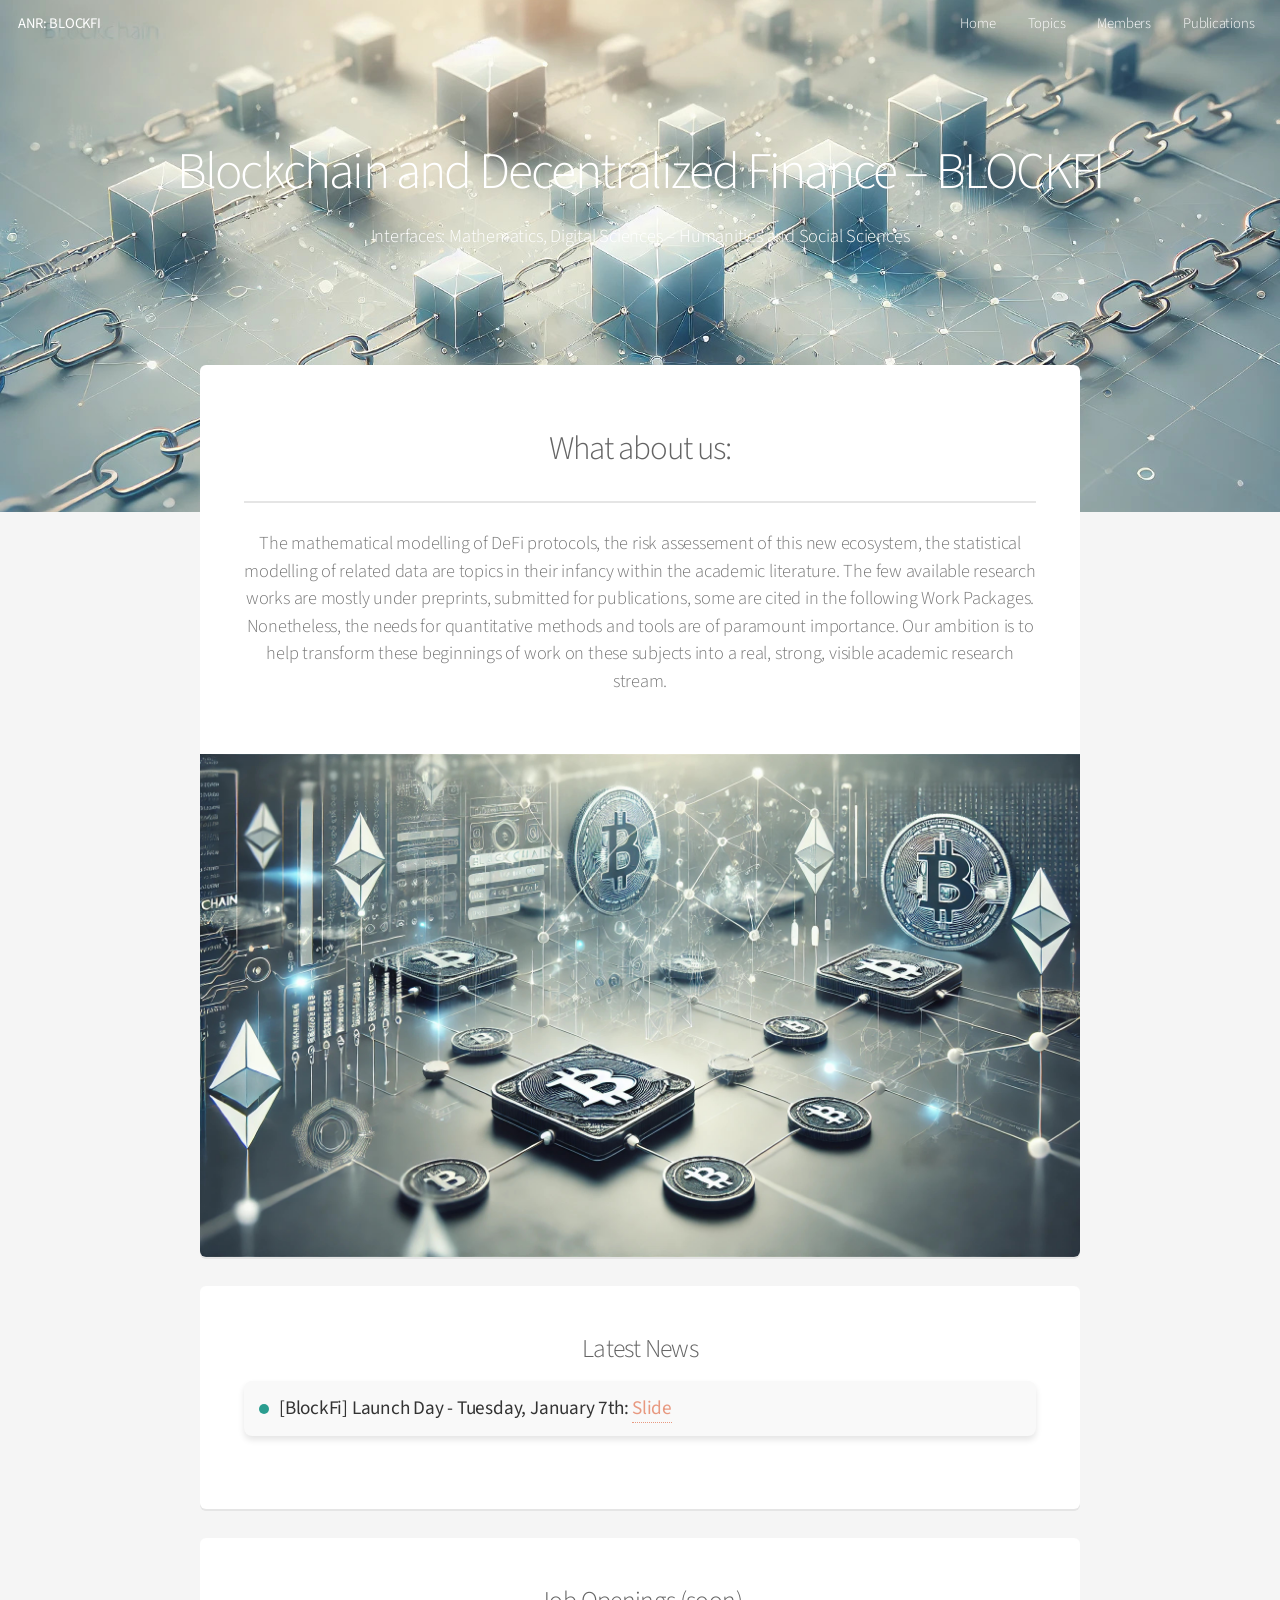
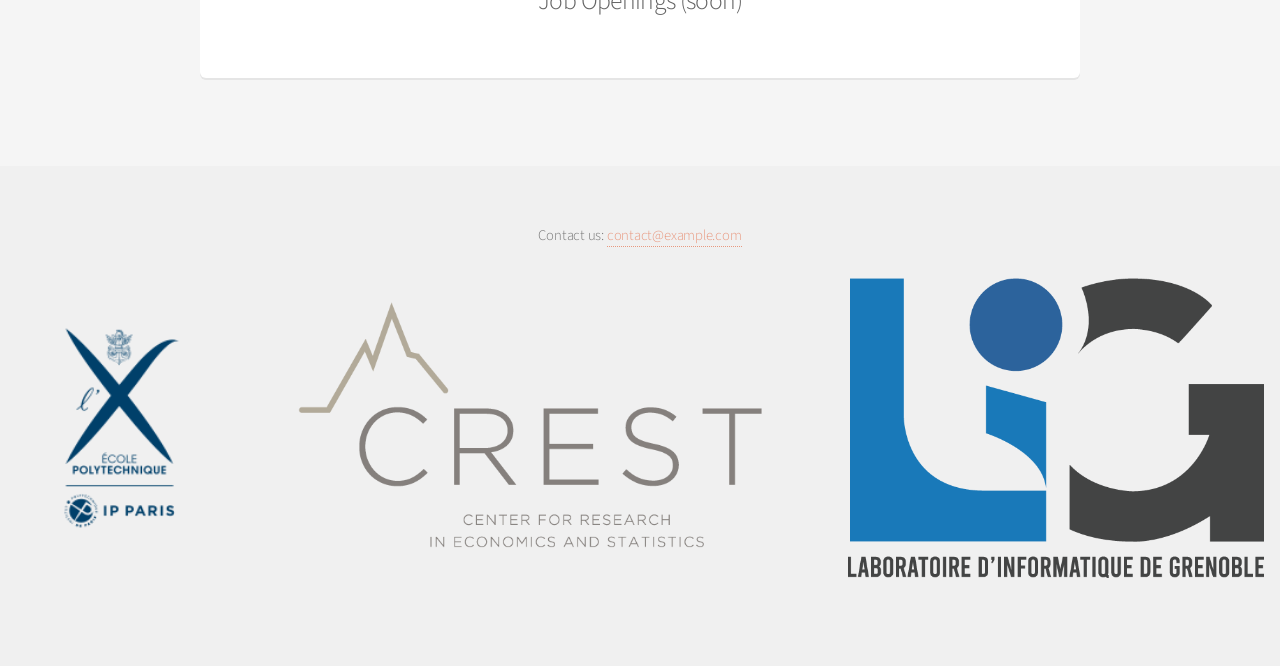
==== index.html @ 7a664d2b "add existing files" ====
<!DOCTYPE HTML>

<html>
	<head>
		<title>ANR BLOCKFI</title>
		<meta charset="utf-8" />
		<meta name="viewport" content="width=device-width, initial-scale=1, user-scalable=no" />
		<link rel="stylesheet" href="assets/css/main.css" />
	</head>
	<body class="landing is-preload">
		<div id="page-wrapper">

			<!-- Header -->
			<header id="header" class="alt">
				<h1><a href="index.html">ANR: BLOCKFI</a></h1>
				<nav id="nav">
					<ul>
						<li><a href="index.html">Home</a></li>
						<li><a href="Topics.html">Topics</a></li>
						<li><a href="Members.html">Members</a></li>
						<li><a href="Publications.html">Publications</a></li>
						
						
					</ul>
				</nav>
			</header>
			

			<!-- Banner -->
				<section id="banner">
					<h2>Blockchain and Decentralized Finance – BLOCKFI</h2>
					<p>Interfaces: Mathematics, Digital Sciences – Humanities and Social Sciences</p>
				</section>

			<!-- Main -->
				<section id="main" class="container">

					<section class="box special">
						<header class="major">
							<h2>What about us:</h2>
							<p>The mathematical modelling of DeFi protocols, the risk assessement of this new ecosystem, the statistical
								modelling of related data are topics in their infancy within the academic literature. The few available
								research works are mostly under preprints, submitted for publications, some are cited in the following
								Work Packages. Nonetheless, the needs for quantitative methods and tools are of paramount importance.
								Our ambition is to help transform these beginnings of work on these subjects into a real, strong, visible
								academic research stream.					</header>
						<span class="image featured"><img src="images/pic01.jpg" alt="" /></span>
					</section>

					<section class="box special news">
						<div class="news-content">
							<h3>Latest News</h3>
							<ul class="news-list">
								<li>
									<div class="event-indicator">
										<span class="point"></span> <!-- Point pour l'événement -->
										<strong>[BlockFi] Launch Day - Tuesday, January 7th: 
											<a href="Slide_Kick_off.html" class="slide-button">Slide</a> <!-- Bouton "Slide" -->
										</strong>
									</div>
								</li>
								<!-- Vous pouvez ajouter d'autres actualités ici -->
							</ul>
						</div>
					</section>

					<section class="box special news">
						<div class="news-content">
							<h3>Job Openings (soon)</h3>
							<!--<ul class="news-list">
								<li>
									<div class="event-indicator">
										<span class="point"></span> 
										<strong>[BlockFi] Journée de lancement - mardi 7 janvier: 
											<a href="Slide_journée_de_lancement.html" class="slide-button">Slide</a> 
										</strong>
									</div>
								</li>
							 c'est un exemple-->
								<!-- Vous pouvez ajouter d'autres actualités ici -->
							</ul>
						</div>
					</section>
					
					
					
					
					
	

				</section>



			<!-- Footer -->
			<footer id="footer">
				<div class="contact-info">
					<p>Contact us: <a href="emmanuel.gobet@polytechnique.edu">contact@example.com</a></p>
				</div>
				<div class="logo-container">
					<img src="images/logoX.png" alt="Logo 1" class="footer-logo">
					<img src="images/logoCrest.png" alt="Logo 2" class="footer-logo">
					<img src="images/logoGren.png" alt="Logo 3" class="footer-logo">
				</div>
				
			</footer>
			
			

		</div>

		<!-- Scripts -->
			<script src="assets/js/jquery.min.js"></script>
			<script src="assets/js/jquery.dropotron.min.js"></script>
			<script src="assets/js/jquery.scrollex.min.js"></script>
			<script src="assets/js/browser.min.js"></script>
			<script src="assets/js/breakpoints.min.js"></script>
			<script src="assets/js/util.js"></script>
			<script src="assets/js/main.js"></script>

	</body>
</html>
---- assets/css/main.css ----
@import url("fontawesome-all.min.css");
@import url("https://fonts.googleapis.com/css?family=Source+Sans+Pro:300,400,300italic,400italic");

/*
	Alpha by HTML5 UP
	html5up.net | @ajlkn
	Free for personal and commercial use under the CCA 3.0 license (html5up.net/license)
*/

/* Reset */

/* Based on meyerweb.com/eric/tools/css/reset (v2.0 | 20110126 | License: public domain) */







#footer .logo-container {
    display: flex;
    justify-content: center;
    gap: 40px; /* Espacement augmenté entre les logos */
    margin-top: 20px;
}


.news-list {
    list-style-type: none;
    padding-left: 0;
}

.news-list li {
    background-color: #f9f9f9;
    padding: 15px;
    margin-bottom: 10px;
    border-radius: 8px;
    box-shadow: 0 4px 6px rgba(0, 0, 0, 0.1);
    display: flex;
    align-items: center;
}

.event-indicator {
    display: flex; /* Utiliser flexbox pour aligner le point et le texte */
    align-items: center; /* Aligner verticalement le point et le texte */
}

.point {
    width: 10px;
    height: 10px;
    background-color: #2a9d8f;
    border-radius: 50%; /* Point rond */
    margin-right: 10px; /* Espacement entre le point et le texte */
}

.news-list li strong {
    font-size: 1.2rem;
    color: #333;
}

.slide-link {
    color: #888; /* Couleur grise pour le lien */
    text-decoration: none; /* Supprime le soulignement par défaut */
    font-size: 1rem;
    margin-left: 10px;
    transition: color 0.3s ease;
}

.slide-link:hover {
    color: #555; /* Change la couleur au survol pour un effet visuel */
}




#footer .footer-logo {
    width: 300x; /* Taille augmentée pour les logos */
    height: 300px; /* Taille augmentée pour les logos */
    object-fit: contain; /* Maintient les proportions sans déformation */
}
	html, body, div, span, applet, object,
	iframe, h1, h2, h3, h4, h5, h6, p, blockquote,
	pre, a, abbr, acronym, address, big, cite,
	code, del, dfn, em, img, ins, kbd, q, s, samp,
	small, strike, strong, sub, sup, tt, var, b,
	u, i, center, dl, dt, dd, ol, ul, li, fieldset,
	form, label, legend, table, caption, tbody,
	tfoot, thead, tr, th, td, article, aside,
	canvas, details, embed, figure, figcaption,
	footer, header, hgroup, menu, nav, output, ruby,
	section, summary, time, mark, audio, video {
		margin: 0;
		padding: 0;
		border: 0;
		font-size: 100%;
		font: inherit;
		vertical-align: baseline;
	}

	article, aside, details, figcaption, figure,
	footer, header, hgroup, menu, nav, section {
		display: block;
	}

	body {
		line-height: 1;
	}

	ol, ul {
		list-style: none;
	}

	blockquote, q {
		quotes: none;
	}

		blockquote:before, blockquote:after, q:before, q:after {
			content: '';
			content: none;
		}

	table {
		border-collapse: collapse;
		border-spacing: 0;
	}

	body {
		-webkit-text-size-adjust: none;
	}

	mark {
		background-color: transparent;
		color: inherit;
	}

	input::-moz-focus-inner {
		border: 0;
		padding: 0;
	}

	input, select, textarea {
		-moz-appearance: none;
		-webkit-appearance: none;
		-ms-appearance: none;
		appearance: none;
	}

/* Basic */

	@-ms-viewport {
		width: device-width;
	}

	body {
		-ms-overflow-style: scrollbar;
	}

	@media screen and (max-width: 480px) {

		html, body {
			min-width: 320px;
		}

	}

	html {
		box-sizing: border-box;
	}

	*, *:before, *:after {
		box-sizing: inherit;
	}

	body {
		background: #f5f5f5;
	}

	body, input, select, textarea {
		color: #777;
		font-family: "Source Sans Pro", sans-serif;
		font-size: 16pt;
		font-weight: 300;
		line-height: 1.65em;
		letter-spacing: -0.015em;
	}

	a {
		-moz-transition: color 0.2s ease-in-out, border-bottom-color 0.2s ease-in-out;
		-webkit-transition: color 0.2s ease-in-out, border-bottom-color 0.2s ease-in-out;
		-ms-transition: color 0.2s ease-in-out, border-bottom-color 0.2s ease-in-out;
		transition: color 0.2s ease-in-out, border-bottom-color 0.2s ease-in-out;
		border-bottom: dotted 1px;
		color: #e89980;
		text-decoration: none;
	}

		a:hover {
			border-bottom-color: transparent;
		}

	strong, b {
		color: #646464;
		font-weight: 400;
	}

	em, i {
		font-style: italic;
	}

	p {
		margin: 0 0 2em 0;
	}

	h1, h2, h3, h4, h5, h6 {
		color: #646464;
		font-weight: 300;
		line-height: 1em;
		margin: 0 0 0.5em 0;
	}

		h1 a, h2 a, h3 a, h4 a, h5 a, h6 a {
			color: inherit;
			text-decoration: none;
		}

	h2 {
		font-size: 2.25em;
		line-height: 1.5em;
		letter-spacing: -0.035em;
	}

	h3 {
		font-size: 1.75em;
		line-height: 1.5em;
		letter-spacing: -0.025em;
	}

	h4 {
		font-size: 1.1em;
		line-height: 1.5em;
		letter-spacing: 0;
	}

	h5 {
		font-size: 0.9em;
		line-height: 1.5em;
		letter-spacing: 0;
	}

	h6 {
		font-size: 0.7em;
		line-height: 1.5em;
		letter-spacing: 0;
	}

	sub {
		font-size: 0.8em;
		position: relative;
		top: 0.5em;
	}

	sup {
		font-size: 0.8em;
		position: relative;
		top: -0.5em;
	}

	hr {
		border: 0;
		border-bottom: solid 2px #e5e5e5;
		margin: 2em 0;
	}

		hr.major {
			margin: 3em 0;
		}

	blockquote {
		border-left: solid 4px #e5e5e5;
		font-style: italic;
		margin: 0 0 2em 0;
		padding: 0.5em 0 0.5em 2em;
	}

	pre {
		-webkit-overflow-scrolling: touch;
		background: #f8f8f8;
		border-radius: 6px;
		border: solid 1px #e5e5e5;
		font-family: monospace;
		font-size: 0.9em;
		line-height: 1.75em;
		margin: 0 0 2em 0;
		overflow-x: auto;
		padding: 1em 1.5em;
	}

	code {
		background: #f8f8f8;
		border-radius: 6px;
		border: solid 1px #e5e5e5;
		font-family: monospace;
		font-size: 0.9em;
		margin: 0 0.25em;
		padding: 0.25em 0.65em;
	}

	.align-left {
		text-align: left;
	}

	.align-center {
		text-align: center;
	}

	.align-right {
		text-align: right;
	}

/* Row */

	.row {
		display: flex;
		flex-wrap: wrap;
		box-sizing: border-box;
		align-items: stretch;
	}

		.row > * {
			box-sizing: border-box;
		}

		.row.gtr-uniform > * > :last-child {
			margin-bottom: 0;
		}

		.row.aln-left {
			justify-content: flex-start;
		}

		.row.aln-center {
			justify-content: center;
		}

		.row.aln-right {
			justify-content: flex-end;
		}

		.row.aln-top {
			align-items: flex-start;
		}

		.row.aln-middle {
			align-items: center;
		}

		.row.aln-bottom {
			align-items: flex-end;
		}

		.row > .imp {
			order: -1;
		}

		.row > .col-1 {
			width: 8.33333%;
		}

		.row > .off-1 {
			margin-left: 8.33333%;
		}

		.row > .col-2 {
			width: 16.66667%;
		}

		.row > .off-2 {
			margin-left: 16.66667%;
		}

		.row > .col-3 {
			width: 25%;
		}

		.row > .off-3 {
			margin-left: 25%;
		}

		.row > .col-4 {
			width: 33.33333%;
		}

		.row > .off-4 {
			margin-left: 33.33333%;
		}

		.row > .col-5 {
			width: 41.66667%;
		}

		.row > .off-5 {
			margin-left: 41.66667%;
		}

		.row > .col-6 {
			width: 50%;
		}

		.row > .off-6 {
			margin-left: 50%;
		}

		.row > .col-7 {
			width: 58.33333%;
		}

		.row > .off-7 {
			margin-left: 58.33333%;
		}

		.row > .col-8 {
			width: 66.66667%;
		}

		.row > .off-8 {
			margin-left: 66.66667%;
		}

		.row > .col-9 {
			width: 75%;
		}

		.row > .off-9 {
			margin-left: 75%;
		}

		.row > .col-10 {
			width: 83.33333%;
		}

		.row > .off-10 {
			margin-left: 83.33333%;
		}

		.row > .col-11 {
			width: 91.66667%;
		}

		.row > .off-11 {
			margin-left: 91.66667%;
		}

		.row > .col-12 {
			width: 100%;
		}

		.row > .off-12 {
			margin-left: 100%;
		}

		.row.gtr-0 {
			margin-top: 0;
			margin-left: 0em;
		}

			.row.gtr-0 > * {
				padding: 0 0 0 0em;
			}

			.row.gtr-0.gtr-uniform {
				margin-top: 0em;
			}

				.row.gtr-0.gtr-uniform > * {
					padding-top: 0em;
				}

		.row.gtr-25 {
			margin-top: 0;
			margin-left: -0.5em;
		}

			.row.gtr-25 > * {
				padding: 0 0 0 0.5em;
			}

			.row.gtr-25.gtr-uniform {
				margin-top: -0.5em;
			}

				.row.gtr-25.gtr-uniform > * {
					padding-top: 0.5em;
				}

		.row.gtr-50 {
			margin-top: 0;
			margin-left: -1em;
		}

			.row.gtr-50 > * {
				padding: 0 0 0 1em;
			}

			.row.gtr-50.gtr-uniform {
				margin-top: -1em;
			}

				.row.gtr-50.gtr-uniform > * {
					padding-top: 1em;
				}

		.row {
			margin-top: 0;
			margin-left: -2em;
		}

			.row > * {
				padding: 0 0 0 2em;
			}

			.row.gtr-uniform {
				margin-top: -2em;
			}

				.row.gtr-uniform > * {
					padding-top: 2em;
				}

		.row.gtr-150 {
			margin-top: 0;
			margin-left: -3em;
		}

			.row.gtr-150 > * {
				padding: 0 0 0 3em;
			}

			.row.gtr-150.gtr-uniform {
				margin-top: -3em;
			}

				.row.gtr-150.gtr-uniform > * {
					padding-top: 3em;
				}

		.row.gtr-200 {
			margin-top: 0;
			margin-left: -4em;
		}

			.row.gtr-200 > * {
				padding: 0 0 0 4em;
			}

			.row.gtr-200.gtr-uniform {
				margin-top: -4em;
			}

				.row.gtr-200.gtr-uniform > * {
					padding-top: 4em;
				}

		@media screen and (max-width: 1680px) {

			.row {
				display: flex;
				flex-wrap: wrap;
				box-sizing: border-box;
				align-items: stretch;
			}

				.row > * {
					box-sizing: border-box;
				}

				.row.gtr-uniform > * > :last-child {
					margin-bottom: 0;
				}

				.row.aln-left {
					justify-content: flex-start;
				}

				.row.aln-center {
					justify-content: center;
				}

				.row.aln-right {
					justify-content: flex-end;
				}

				.row.aln-top {
					align-items: flex-start;
				}

				.row.aln-middle {
					align-items: center;
				}

				.row.aln-bottom {
					align-items: flex-end;
				}

				.row > .imp-wide {
					order: -1;
				}

				.row > .col-1-wide {
					width: 8.33333%;
				}

				.row > .off-1-wide {
					margin-left: 8.33333%;
				}

				.row > .col-2-wide {
					width: 16.66667%;
				}

				.row > .off-2-wide {
					margin-left: 16.66667%;
				}

				.row > .col-3-wide {
					width: 25%;
				}

				.row > .off-3-wide {
					margin-left: 25%;
				}

				.row > .col-4-wide {
					width: 33.33333%;
				}

				.row > .off-4-wide {
					margin-left: 33.33333%;
				}

				.row > .col-5-wide {
					width: 41.66667%;
				}

				.row > .off-5-wide {
					margin-left: 41.66667%;
				}

				.row > .col-6-wide {
					width: 50%;
				}

				.row > .off-6-wide {
					margin-left: 50%;
				}

				.row > .col-7-wide {
					width: 58.33333%;
				}

				.row > .off-7-wide {
					margin-left: 58.33333%;
				}

				.row > .col-8-wide {
					width: 66.66667%;
				}

				.row > .off-8-wide {
					margin-left: 66.66667%;
				}

				.row > .col-9-wide {
					width: 75%;
				}

				.row > .off-9-wide {
					margin-left: 75%;
				}

				.row > .col-10-wide {
					width: 83.33333%;
				}

				.row > .off-10-wide {
					margin-left: 83.33333%;
				}

				.row > .col-11-wide {
					width: 91.66667%;
				}

				.row > .off-11-wide {
					margin-left: 91.66667%;
				}

				.row > .col-12-wide {
					width: 100%;
				}

				.row > .off-12-wide {
					margin-left: 100%;
				}

				.row.gtr-0 {
					margin-top: 0;
					margin-left: 0em;
				}

					.row.gtr-0 > * {
						padding: 0 0 0 0em;
					}

					.row.gtr-0.gtr-uniform {
						margin-top: 0em;
					}

						.row.gtr-0.gtr-uniform > * {
							padding-top: 0em;
						}

				.row.gtr-25 {
					margin-top: 0;
					margin-left: -0.5em;
				}

					.row.gtr-25 > * {
						padding: 0 0 0 0.5em;
					}

					.row.gtr-25.gtr-uniform {
						margin-top: -0.5em;
					}

						.row.gtr-25.gtr-uniform > * {
							padding-top: 0.5em;
						}

				.row.gtr-50 {
					margin-top: 0;
					margin-left: -1em;
				}

					.row.gtr-50 > * {
						padding: 0 0 0 1em;
					}

					.row.gtr-50.gtr-uniform {
						margin-top: -1em;
					}

						.row.gtr-50.gtr-uniform > * {
							padding-top: 1em;
						}

				.row {
					margin-top: 0;
					margin-left: -2em;
				}

					.row > * {
						padding: 0 0 0 2em;
					}

					.row.gtr-uniform {
						margin-top: -2em;
					}

						.row.gtr-uniform > * {
							padding-top: 2em;
						}

				.row.gtr-150 {
					margin-top: 0;
					margin-left: -3em;
				}

					.row.gtr-150 > * {
						padding: 0 0 0 3em;
					}

					.row.gtr-150.gtr-uniform {
						margin-top: -3em;
					}

						.row.gtr-150.gtr-uniform > * {
							padding-top: 3em;
						}

				.row.gtr-200 {
					margin-top: 0;
					margin-left: -4em;
				}

					.row.gtr-200 > * {
						padding: 0 0 0 4em;
					}

					.row.gtr-200.gtr-uniform {
						margin-top: -4em;
					}

						.row.gtr-200.gtr-uniform > * {
							padding-top: 4em;
						}

		}

		@media screen and (max-width: 1280px) {

			.row {
				display: flex;
				flex-wrap: wrap;
				box-sizing: border-box;
				align-items: stretch;
			}

				.row > * {
					box-sizing: border-box;
				}

				.row.gtr-uniform > * > :last-child {
					margin-bottom: 0;
				}

				.row.aln-left {
					justify-content: flex-start;
				}

				.row.aln-center {
					justify-content: center;
				}

				.row.aln-right {
					justify-content: flex-end;
				}

				.row.aln-top {
					align-items: flex-start;
				}

				.row.aln-middle {
					align-items: center;
				}

				.row.aln-bottom {
					align-items: flex-end;
				}

				.row > .imp-normal {
					order: -1;
				}

				.row > .col-1-normal {
					width: 8.33333%;
				}

				.row > .off-1-normal {
					margin-left: 8.33333%;
				}

				.row > .col-2-normal {
					width: 16.66667%;
				}

				.row > .off-2-normal {
					margin-left: 16.66667%;
				}

				.row > .col-3-normal {
					width: 25%;
				}

				.row > .off-3-normal {
					margin-left: 25%;
				}

				.row > .col-4-normal {
					width: 33.33333%;
				}

				.row > .off-4-normal {
					margin-left: 33.33333%;
				}

				.row > .col-5-normal {
					width: 41.66667%;
				}

				.row > .off-5-normal {
					margin-left: 41.66667%;
				}

				.row > .col-6-normal {
					width: 50%;
				}

				.row > .off-6-normal {
					margin-left: 50%;
				}

				.row > .col-7-normal {
					width: 58.33333%;
				}

				.row > .off-7-normal {
					margin-left: 58.33333%;
				}

				.row > .col-8-normal {
					width: 66.66667%;
				}

				.row > .off-8-normal {
					margin-left: 66.66667%;
				}

				.row > .col-9-normal {
					width: 75%;
				}

				.row > .off-9-normal {
					margin-left: 75%;
				}

				.row > .col-10-normal {
					width: 83.33333%;
				}

				.row > .off-10-normal {
					margin-left: 83.33333%;
				}

				.row > .col-11-normal {
					width: 91.66667%;
				}

				.row > .off-11-normal {
					margin-left: 91.66667%;
				}

				.row > .col-12-normal {
					width: 100%;
				}

				.row > .off-12-normal {
					margin-left: 100%;
				}

				.row.gtr-0 {
					margin-top: 0;
					margin-left: 0em;
				}

					.row.gtr-0 > * {
						padding: 0 0 0 0em;
					}

					.row.gtr-0.gtr-uniform {
						margin-top: 0em;
					}

						.row.gtr-0.gtr-uniform > * {
							padding-top: 0em;
						}

				.row.gtr-25 {
					margin-top: 0;
					margin-left: -0.5em;
				}

					.row.gtr-25 > * {
						padding: 0 0 0 0.5em;
					}

					.row.gtr-25.gtr-uniform {
						margin-top: -0.5em;
					}

						.row.gtr-25.gtr-uniform > * {
							padding-top: 0.5em;
						}

				.row.gtr-50 {
					margin-top: 0;
					margin-left: -1em;
				}

					.row.gtr-50 > * {
						padding: 0 0 0 1em;
					}

					.row.gtr-50.gtr-uniform {
						margin-top: -1em;
					}

						.row.gtr-50.gtr-uniform > * {
							padding-top: 1em;
						}

				.row {
					margin-top: 0;
					margin-left: -2em;
				}

					.row > * {
						padding: 0 0 0 2em;
					}

					.row.gtr-uniform {
						margin-top: -2em;
					}

						.row.gtr-uniform > * {
							padding-top: 2em;
						}

				.row.gtr-150 {
					margin-top: 0;
					margin-left: -3em;
				}

					.row.gtr-150 > * {
						padding: 0 0 0 3em;
					}

					.row.gtr-150.gtr-uniform {
						margin-top: -3em;
					}

						.row.gtr-150.gtr-uniform > * {
							padding-top: 3em;
						}

				.row.gtr-200 {
					margin-top: 0;
					margin-left: -4em;
				}

					.row.gtr-200 > * {
						padding: 0 0 0 4em;
					}

					.row.gtr-200.gtr-uniform {
						margin-top: -4em;
					}

						.row.gtr-200.gtr-uniform > * {
							padding-top: 4em;
						}

		}

		@media screen and (max-width: 980px) {

			.row {
				display: flex;
				flex-wrap: wrap;
				box-sizing: border-box;
				align-items: stretch;
			}

				.row > * {
					box-sizing: border-box;
				}

				.row.gtr-uniform > * > :last-child {
					margin-bottom: 0;
				}

				.row.aln-left {
					justify-content: flex-start;
				}

				.row.aln-center {
					justify-content: center;
				}

				.row.aln-right {
					justify-content: flex-end;
				}

				.row.aln-top {
					align-items: flex-start;
				}

				.row.aln-middle {
					align-items: center;
				}

				.row.aln-bottom {
					align-items: flex-end;
				}

				.row > .imp-narrow {
					order: -1;
				}

				.row > .col-1-narrow {
					width: 8.33333%;
				}

				.row > .off-1-narrow {
					margin-left: 8.33333%;
				}

				.row > .col-2-narrow {
					width: 16.66667%;
				}

				.row > .off-2-narrow {
					margin-left: 16.66667%;
				}

				.row > .col-3-narrow {
					width: 25%;
				}

				.row > .off-3-narrow {
					margin-left: 25%;
				}

				.row > .col-4-narrow {
					width: 33.33333%;
				}

				.row > .off-4-narrow {
					margin-left: 33.33333%;
				}

				.row > .col-5-narrow {
					width: 41.66667%;
				}

				.row > .off-5-narrow {
					margin-left: 41.66667%;
				}

				.row > .col-6-narrow {
					width: 50%;
				}

				.row > .off-6-narrow {
					margin-left: 50%;
				}

				.row > .col-7-narrow {
					width: 58.33333%;
				}

				.row > .off-7-narrow {
					margin-left: 58.33333%;
				}

				.row > .col-8-narrow {
					width: 66.66667%;
				}

				.row > .off-8-narrow {
					margin-left: 66.66667%;
				}

				.row > .col-9-narrow {
					width: 75%;
				}

				.row > .off-9-narrow {
					margin-left: 75%;
				}

				.row > .col-10-narrow {
					width: 83.33333%;
				}

				.row > .off-10-narrow {
					margin-left: 83.33333%;
				}

				.row > .col-11-narrow {
					width: 91.66667%;
				}

				.row > .off-11-narrow {
					margin-left: 91.66667%;
				}

				.row > .col-12-narrow {
					width: 100%;
				}

				.row > .off-12-narrow {
					margin-left: 100%;
				}

				.row.gtr-0 {
					margin-top: 0;
					margin-left: 0em;
				}

					.row.gtr-0 > * {
						padding: 0 0 0 0em;
					}

					.row.gtr-0.gtr-uniform {
						margin-top: 0em;
					}

						.row.gtr-0.gtr-uniform > * {
							padding-top: 0em;
						}

				.row.gtr-25 {
					margin-top: 0;
					margin-left: -0.5em;
				}

					.row.gtr-25 > * {
						padding: 0 0 0 0.5em;
					}

					.row.gtr-25.gtr-uniform {
						margin-top: -0.5em;
					}

						.row.gtr-25.gtr-uniform > * {
							padding-top: 0.5em;
						}

				.row.gtr-50 {
					margin-top: 0;
					margin-left: -1em;
				}

					.row.gtr-50 > * {
						padding: 0 0 0 1em;
					}

					.row.gtr-50.gtr-uniform {
						margin-top: -1em;
					}

						.row.gtr-50.gtr-uniform > * {
							padding-top: 1em;
						}

				.row {
					margin-top: 0;
					margin-left: -2em;
				}

					.row > * {
						padding: 0 0 0 2em;
					}

					.row.gtr-uniform {
						margin-top: -2em;
					}

						.row.gtr-uniform > * {
							padding-top: 2em;
						}

				.row.gtr-150 {
					margin-top: 0;
					margin-left: -3em;
				}

					.row.gtr-150 > * {
						padding: 0 0 0 3em;
					}

					.row.gtr-150.gtr-uniform {
						margin-top: -3em;
					}

						.row.gtr-150.gtr-uniform > * {
							padding-top: 3em;
						}

				.row.gtr-200 {
					margin-top: 0;
					margin-left: -4em;
				}

					.row.gtr-200 > * {
						padding: 0 0 0 4em;
					}

					.row.gtr-200.gtr-uniform {
						margin-top: -4em;
					}

						.row.gtr-200.gtr-uniform > * {
							padding-top: 4em;
						}

		}

		@media screen and (max-width: 840px) {

			.row {
				display: flex;
				flex-wrap: wrap;
				box-sizing: border-box;
				align-items: stretch;
			}

				.row > * {
					box-sizing: border-box;
				}

				.row.gtr-uniform > * > :last-child {
					margin-bottom: 0;
				}

				.row.aln-left {
					justify-content: flex-start;
				}

				.row.aln-center {
					justify-content: center;
				}

				.row.aln-right {
					justify-content: flex-end;
				}

				.row.aln-top {
					align-items: flex-start;
				}

				.row.aln-middle {
					align-items: center;
				}

				.row.aln-bottom {
					align-items: flex-end;
				}

				.row > .imp-narrower {
					order: -1;
				}

				.row > .col-1-narrower {
					width: 8.33333%;
				}

				.row > .off-1-narrower {
					margin-left: 8.33333%;
				}

				.row > .col-2-narrower {
					width: 16.66667%;
				}

				.row > .off-2-narrower {
					margin-left: 16.66667%;
				}

				.row > .col-3-narrower {
					width: 25%;
				}

				.row > .off-3-narrower {
					margin-left: 25%;
				}

				.row > .col-4-narrower {
					width: 33.33333%;
				}

				.row > .off-4-narrower {
					margin-left: 33.33333%;
				}

				.row > .col-5-narrower {
					width: 41.66667%;
				}

				.row > .off-5-narrower {
					margin-left: 41.66667%;
				}

				.row > .col-6-narrower {
					width: 50%;
				}

				.row > .off-6-narrower {
					margin-left: 50%;
				}

				.row > .col-7-narrower {
					width: 58.33333%;
				}

				.row > .off-7-narrower {
					margin-left: 58.33333%;
				}

				.row > .col-8-narrower {
					width: 66.66667%;
				}

				.row > .off-8-narrower {
					margin-left: 66.66667%;
				}

				.row > .col-9-narrower {
					width: 75%;
				}

				.row > .off-9-narrower {
					margin-left: 75%;
				}

				.row > .col-10-narrower {
					width: 83.33333%;
				}

				.row > .off-10-narrower {
					margin-left: 83.33333%;
				}

				.row > .col-11-narrower {
					width: 91.66667%;
				}

				.row > .off-11-narrower {
					margin-left: 91.66667%;
				}

				.row > .col-12-narrower {
					width: 100%;
				}

				.row > .off-12-narrower {
					margin-left: 100%;
				}

				.row.gtr-0 {
					margin-top: 0;
					margin-left: 0em;
				}

					.row.gtr-0 > * {
						padding: 0 0 0 0em;
					}

					.row.gtr-0.gtr-uniform {
						margin-top: 0em;
					}

						.row.gtr-0.gtr-uniform > * {
							padding-top: 0em;
						}

				.row.gtr-25 {
					margin-top: 0;
					margin-left: -0.5em;
				}

					.row.gtr-25 > * {
						padding: 0 0 0 0.5em;
					}

					.row.gtr-25.gtr-uniform {
						margin-top: -0.5em;
					}

						.row.gtr-25.gtr-uniform > * {
							padding-top: 0.5em;
						}

				.row.gtr-50 {
					margin-top: 0;
					margin-left: -1em;
				}

					.row.gtr-50 > * {
						padding: 0 0 0 1em;
					}

					.row.gtr-50.gtr-uniform {
						margin-top: -1em;
					}

						.row.gtr-50.gtr-uniform > * {
							padding-top: 1em;
						}

				.row {
					margin-top: 0;
					margin-left: -2em;
				}

					.row > * {
						padding: 0 0 0 2em;
					}

					.row.gtr-uniform {
						margin-top: -2em;
					}

						.row.gtr-uniform > * {
							padding-top: 2em;
						}

				.row.gtr-150 {
					margin-top: 0;
					margin-left: -3em;
				}

					.row.gtr-150 > * {
						padding: 0 0 0 3em;
					}

					.row.gtr-150.gtr-uniform {
						margin-top: -3em;
					}

						.row.gtr-150.gtr-uniform > * {
							padding-top: 3em;
						}

				.row.gtr-200 {
					margin-top: 0;
					margin-left: -4em;
				}

					.row.gtr-200 > * {
						padding: 0 0 0 4em;
					}

					.row.gtr-200.gtr-uniform {
						margin-top: -4em;
					}

						.row.gtr-200.gtr-uniform > * {
							padding-top: 4em;
						}

		}

		@media screen and (max-width: 736px) {

			.row {
				display: flex;
				flex-wrap: wrap;
				box-sizing: border-box;
				align-items: stretch;
			}

				.row > * {
					box-sizing: border-box;
				}

				.row.gtr-uniform > * > :last-child {
					margin-bottom: 0;
				}

				.row.aln-left {
					justify-content: flex-start;
				}

				.row.aln-center {
					justify-content: center;
				}

				.row.aln-right {
					justify-content: flex-end;
				}

				.row.aln-top {
					align-items: flex-start;
				}

				.row.aln-middle {
					align-items: center;
				}

				.row.aln-bottom {
					align-items: flex-end;
				}

				.row > .imp-mobile {
					order: -1;
				}

				.row > .col-1-mobile {
					width: 8.33333%;
				}

				.row > .off-1-mobile {
					margin-left: 8.33333%;
				}

				.row > .col-2-mobile {
					width: 16.66667%;
				}

				.row > .off-2-mobile {
					margin-left: 16.66667%;
				}

				.row > .col-3-mobile {
					width: 25%;
				}

				.row > .off-3-mobile {
					margin-left: 25%;
				}

				.row > .col-4-mobile {
					width: 33.33333%;
				}

				.row > .off-4-mobile {
					margin-left: 33.33333%;
				}

				.row > .col-5-mobile {
					width: 41.66667%;
				}

				.row > .off-5-mobile {
					margin-left: 41.66667%;
				}

				.row > .col-6-mobile {
					width: 50%;
				}

				.row > .off-6-mobile {
					margin-left: 50%;
				}

				.row > .col-7-mobile {
					width: 58.33333%;
				}

				.row > .off-7-mobile {
					margin-left: 58.33333%;
				}

				.row > .col-8-mobile {
					width: 66.66667%;
				}

				.row > .off-8-mobile {
					margin-left: 66.66667%;
				}

				.row > .col-9-mobile {
					width: 75%;
				}

				.row > .off-9-mobile {
					margin-left: 75%;
				}

				.row > .col-10-mobile {
					width: 83.33333%;
				}

				.row > .off-10-mobile {
					margin-left: 83.33333%;
				}

				.row > .col-11-mobile {
					width: 91.66667%;
				}

				.row > .off-11-mobile {
					margin-left: 91.66667%;
				}

				.row > .col-12-mobile {
					width: 100%;
				}

				.row > .off-12-mobile {
					margin-left: 100%;
				}

				.row.gtr-0 {
					margin-top: 0;
					margin-left: 0em;
				}

					.row.gtr-0 > * {
						padding: 0 0 0 0em;
					}

					.row.gtr-0.gtr-uniform {
						margin-top: 0em;
					}

						.row.gtr-0.gtr-uniform > * {
							padding-top: 0em;
						}

				.row.gtr-25 {
					margin-top: 0;
					margin-left: -0.5em;
				}

					.row.gtr-25 > * {
						padding: 0 0 0 0.5em;
					}

					.row.gtr-25.gtr-uniform {
						margin-top: -0.5em;
					}

						.row.gtr-25.gtr-uniform > * {
							padding-top: 0.5em;
						}

				.row.gtr-50 {
					margin-top: 0;
					margin-left: -1em;
				}

					.row.gtr-50 > * {
						padding: 0 0 0 1em;
					}

					.row.gtr-50.gtr-uniform {
						margin-top: -1em;
					}

						.row.gtr-50.gtr-uniform > * {
							padding-top: 1em;
						}

				.row {
					margin-top: 0;
					margin-left: -2em;
				}

					.row > * {
						padding: 0 0 0 2em;
					}

					.row.gtr-uniform {
						margin-top: -2em;
					}

						.row.gtr-uniform > * {
							padding-top: 2em;
						}

				.row.gtr-150 {
					margin-top: 0;
					margin-left: -3em;
				}

					.row.gtr-150 > * {
						padding: 0 0 0 3em;
					}

					.row.gtr-150.gtr-uniform {
						margin-top: -3em;
					}

						.row.gtr-150.gtr-uniform > * {
							padding-top: 3em;
						}

				.row.gtr-200 {
					margin-top: 0;
					margin-left: -4em;
				}

					.row.gtr-200 > * {
						padding: 0 0 0 4em;
					}

					.row.gtr-200.gtr-uniform {
						margin-top: -4em;
					}

						.row.gtr-200.gtr-uniform > * {
							padding-top: 4em;
						}

		}

		@media screen and (max-width: 480px) {

			.row {
				display: flex;
				flex-wrap: wrap;
				box-sizing: border-box;
				align-items: stretch;
			}

				.row > * {
					box-sizing: border-box;
				}

				.row.gtr-uniform > * > :last-child {
					margin-bottom: 0;
				}

				.row.aln-left {
					justify-content: flex-start;
				}

				.row.aln-center {
					justify-content: center;
				}

				.row.aln-right {
					justify-content: flex-end;
				}

				.row.aln-top {
					align-items: flex-start;
				}

				.row.aln-middle {
					align-items: center;
				}

				.row.aln-bottom {
					align-items: flex-end;
				}

				.row > .imp-mobilep {
					order: -1;
				}

				.row > .col-1-mobilep {
					width: 8.33333%;
				}

				.row > .off-1-mobilep {
					margin-left: 8.33333%;
				}

				.row > .col-2-mobilep {
					width: 16.66667%;
				}

				.row > .off-2-mobilep {
					margin-left: 16.66667%;
				}

				.row > .col-3-mobilep {
					width: 25%;
				}

				.row > .off-3-mobilep {
					margin-left: 25%;
				}

				.row > .col-4-mobilep {
					width: 33.33333%;
				}

				.row > .off-4-mobilep {
					margin-left: 33.33333%;
				}

				.row > .col-5-mobilep {
					width: 41.66667%;
				}

				.row > .off-5-mobilep {
					margin-left: 41.66667%;
				}

				.row > .col-6-mobilep {
					width: 50%;
				}

				.row > .off-6-mobilep {
					margin-left: 50%;
				}

				.row > .col-7-mobilep {
					width: 58.33333%;
				}

				.row > .off-7-mobilep {
					margin-left: 58.33333%;
				}

				.row > .col-8-mobilep {
					width: 66.66667%;
				}

				.row > .off-8-mobilep {
					margin-left: 66.66667%;
				}

				.row > .col-9-mobilep {
					width: 75%;
				}

				.row > .off-9-mobilep {
					margin-left: 75%;
				}

				.row > .col-10-mobilep {
					width: 83.33333%;
				}

				.row > .off-10-mobilep {
					margin-left: 83.33333%;
				}

				.row > .col-11-mobilep {
					width: 91.66667%;
				}

				.row > .off-11-mobilep {
					margin-left: 91.66667%;
				}

				.row > .col-12-mobilep {
					width: 100%;
				}

				.row > .off-12-mobilep {
					margin-left: 100%;
				}

				.row.gtr-0 {
					margin-top: 0;
					margin-left: 0em;
				}

					.row.gtr-0 > * {
						padding: 0 0 0 0em;
					}

					.row.gtr-0.gtr-uniform {
						margin-top: 0em;
					}

						.row.gtr-0.gtr-uniform > * {
							padding-top: 0em;
						}

				.row.gtr-25 {
					margin-top: 0;
					margin-left: -0.5em;
				}

					.row.gtr-25 > * {
						padding: 0 0 0 0.5em;
					}

					.row.gtr-25.gtr-uniform {
						margin-top: -0.5em;
					}

						.row.gtr-25.gtr-uniform > * {
							padding-top: 0.5em;
						}

				.row.gtr-50 {
					margin-top: 0;
					margin-left: -1em;
				}

					.row.gtr-50 > * {
						padding: 0 0 0 1em;
					}

					.row.gtr-50.gtr-uniform {
						margin-top: -1em;
					}

						.row.gtr-50.gtr-uniform > * {
							padding-top: 1em;
						}

				.row {
					margin-top: 0;
					margin-left: -2em;
				}

					.row > * {
						padding: 0 0 0 2em;
					}

					.row.gtr-uniform {
						margin-top: -2em;
					}

						.row.gtr-uniform > * {
							padding-top: 2em;
						}

				.row.gtr-150 {
					margin-top: 0;
					margin-left: -3em;
				}

					.row.gtr-150 > * {
						padding: 0 0 0 3em;
					}

					.row.gtr-150.gtr-uniform {
						margin-top: -3em;
					}

						.row.gtr-150.gtr-uniform > * {
							padding-top: 3em;
						}

				.row.gtr-200 {
					margin-top: 0;
					margin-left: -4em;
				}

					.row.gtr-200 > * {
						padding: 0 0 0 4em;
					}

					.row.gtr-200.gtr-uniform {
						margin-top: -4em;
					}

						.row.gtr-200.gtr-uniform > * {
							padding-top: 4em;
						}

		}

/* Container */

	.container {
		margin: 0 auto;
		max-width: calc(100% - 5em);
		width: 60em;
	}

		.container.xsmall {
			width: 15em;
		}

		.container.small {
			width: 30em;
		}

		.container.medium {
			width: 45em;
		}

		.container.large {
			width: 75em;
		}

		.container.xlarge {
			width: 90em;
		}

		.container.max {
			width: 100%;
		}

		@media screen and (max-width: 840px) {

			.container {
				width: 100% !important;
			}

		}

		@media screen and (max-width: 736px) {

			.container {
				max-width: 100%;
			}

		}

/* Section/Article */

	section.special, article.special {
		text-align: center;
	}

	header p {
		color: #999;
		position: relative;
		margin: 0 0 1.5em 0;
		font-style: italic;
	}

	header h2 + p {
		font-size: 1.25em;
		margin-top: -1em;
		line-height: 1.5em;
	}

	header h3 + p {
		font-size: 1.1em;
		margin-top: -0.85em;
		line-height: 1.5em;
	}

	header h4 + p,
	header h5 + p,
	header h6 + p {
		font-size: 0.8em;
		margin-top: -0.5em;
		line-height: 1.5em;
	}

	header.major {
		padding: 1em 0;
		text-align: center;
	}

		header.major h2 {
			margin: 0;
		}

		header.major p {
			display: inline-block;
			border-top: solid 2px #e5e5e5;
			color: #777;
			margin: 1.5em 0 0 0;
			padding: 1.5em 0 0 0;
			font-style: normal;
		}

/* Form */

	form {
		margin: 0 0 2em 0;
	}

	label {
		color: #646464;
		display: block;
		font-size: 0.9em;
		font-weight: 300;
		margin: 0 0 1em 0;
	}

	input[type="text"],
	input[type="password"],
	input[type="email"],
	select,
	textarea {
		-moz-appearance: none;
		-webkit-appearance: none;
		-ms-appearance: none;
		appearance: none;
		background-color: #f8f8f8;
		border-radius: 6px;
		border: solid 1px #e5e5e5;
		color: inherit;
		display: block;
		outline: 0;
		padding: 0 1em;
		text-decoration: none;
		width: 100%;
	}

		input[type="text"]:invalid,
		input[type="password"]:invalid,
		input[type="email"]:invalid,
		select:invalid,
		textarea:invalid {
			box-shadow: none;
		}

		input[type="text"]:focus,
		input[type="password"]:focus,
		input[type="email"]:focus,
		select:focus,
		textarea:focus {
			border-color: #e89980;
			box-shadow: 0 0 0 2px #e89980;
		}

	select {
		background-image: url("data:image/svg+xml;charset=utf8,%3Csvg xmlns='http://www.w3.org/2000/svg' width='40' height='40' preserveAspectRatio='none' viewBox='0 0 40 40'%3E%3Cpath d='M9.4,12.3l10.4,10.4l10.4-10.4c0.2-0.2,0.5-0.4,0.9-0.4c0.3,0,0.6,0.1,0.9,0.4l3.3,3.3c0.2,0.2,0.4,0.5,0.4,0.9 c0,0.4-0.1,0.6-0.4,0.9L20.7,31.9c-0.2,0.2-0.5,0.4-0.9,0.4c-0.3,0-0.6-0.1-0.9-0.4L4.3,17.3c-0.2-0.2-0.4-0.5-0.4-0.9 c0-0.4,0.1-0.6,0.4-0.9l3.3-3.3c0.2-0.2,0.5-0.4,0.9-0.4S9.1,12.1,9.4,12.3z' fill='%23e5e5e5' /%3E%3C/svg%3E");
		background-size: 1.25em;
		background-repeat: no-repeat;
		background-position: calc(100% - 1em) center;
		height: 3em;
		padding-right: 3em;
		text-overflow: ellipsis;
	}

		select option {
			color: #777;
			background-color: #f5f5f5;
		}

		select:focus::-ms-value {
			background-color: transparent;
		}

		select::-ms-expand {
			display: none;
		}

	input[type="text"],
	input[type="password"],
	input[type="email"],
	select {
		height: 3em;
	}

	textarea {
		padding: 0.75em 1em;
	}

	input[type="checkbox"],
	input[type="radio"] {
		-moz-appearance: none;
		-webkit-appearance: none;
		-ms-appearance: none;
		appearance: none;
		display: block;
		float: left;
		margin-right: -2em;
		opacity: 0;
		width: 1em;
		z-index: -1;
	}

		input[type="checkbox"] + label,
		input[type="radio"] + label {
			text-decoration: none;
			color: #777;
			cursor: pointer;
			display: inline-block;
			font-size: 1em;
			font-weight: 300;
			padding-left: 2.55em;
			padding-right: 0.75em;
			position: relative;
		}

			input[type="checkbox"] + label:before,
			input[type="radio"] + label:before {
				-moz-osx-font-smoothing: grayscale;
				-webkit-font-smoothing: antialiased;
				display: inline-block;
				font-style: normal;
				font-variant: normal;
				text-rendering: auto;
				line-height: 1;
				text-transform: none !important;
				font-family: 'Font Awesome 5 Free';
				font-weight: 900;
			}

			input[type="checkbox"] + label:before,
			input[type="radio"] + label:before {
				background: #f8f8f8;
				border-radius: 6px;
				border: solid 1px #e5e5e5;
				content: '';
				display: inline-block;
				font-size: 0.8em;
				height: 2.25em;
				left: 0;
				line-height: 2.25em;
				position: absolute;
				text-align: center;
				top: 0;
				width: 2.25em;
			}

		input[type="checkbox"]:checked + label:before,
		input[type="radio"]:checked + label:before {
			background: #666;
			border-color: #666;
			color: #ffffff;
			content: '\f00c';
		}

		input[type="checkbox"]:focus + label:before,
		input[type="radio"]:focus + label:before {
			border-color: #e89980;
			box-shadow: 0 0 0 1px #e89980;
		}

	input[type="checkbox"] + label:before {
		border-radius: 6px;
	}

	input[type="radio"] + label:before {
		border-radius: 100%;
	}

	::-webkit-input-placeholder {
		color: #999 !important;
		opacity: 1.0;
	}

	:-moz-placeholder {
		color: #999 !important;
		opacity: 1.0;
	}

	::-moz-placeholder {
		color: #999 !important;
		opacity: 1.0;
	}

	:-ms-input-placeholder {
		color: #999 !important;
		opacity: 1.0;
	}

/* Box */

	.box {
		background: #fff;
		border-radius: 6px;
		box-shadow: 0 2px 0 0 #e5e5e5;
		margin: 0 0 2em 0;
		padding: 3em;
	}

		.box > :last-child {
			margin-bottom: 0;
		}

		.box.alt {
			background: none !important;
			border-radius: 0 !important;
			box-shadow: none !important;
			margin: 0 0 2em 0;
			padding: 0 !important;
		}

		.box.features .features-row {
			border-top: solid 2px #e5e5e5;
			position: relative;
		}

			.box.features .features-row:after {
				clear: both;
				content: '';
				display: block;
			}

			.box.features .features-row section {
				float: left;
				padding: 3em;
				width: 50%;
			}

				.box.features .features-row section :last-child {
					margin-bottom: 0;
				}

				.box.features .features-row section:nth-child(2n) {
					padding-right: 0;
				}

					.box.features .features-row section:nth-child(2n):before {
						background: #e5e5e5;
						content: '';
						display: block;
						height: 100%;
						margin-left: -3em;
						position: absolute;
						top: 0;
						width: 2px;
					}

				.box.features .features-row section:nth-child(2n-1) {
					padding-left: 0;
				}

			.box.features .features-row:first-child {
				border-top: 0;
			}

				.box.features .features-row:first-child section {
					padding-top: 0;
				}

			.box.features .features-row:last-child {
				padding-bottom: 0;
			}

				.box.features .features-row:last-child section {
					padding-bottom: 0;
				}

		.box.special {
			text-align: center;
		}

		.box .image.featured {
			border-radius: 0;
			display: block;
			margin: 3em 0 3em -3em;
			position: relative;
			width: calc(100% + 6em);
		}

			.box .image.featured img {
				border-radius: 0;
				display: block;
				width: 100%;
			}

			.box .image.featured:first-child {
				border-radius: 6px 6px 0 0;
				margin-bottom: 3em;
				margin-top: -3em;
			}

				.box .image.featured:first-child img {
					border-radius: 6px 6px 0 0;
				}

			.box .image.featured:last-child {
				border-radius: 0 0 6px 6px;
				margin-bottom: -3em;
				margin-top: 3em;
			}

				.box .image.featured:last-child img {
					border-radius: 0 0 6px 6px;
				}

/* Icon */

	.icon {
		text-decoration: none;
		border-bottom: none;
		position: relative;
	}

		.icon:before {
			-moz-osx-font-smoothing: grayscale;
			-webkit-font-smoothing: antialiased;
			display: inline-block;
			font-style: normal;
			font-variant: normal;
			text-rendering: auto;
			line-height: 1;
			text-transform: none !important;
			font-family: 'Font Awesome 5 Free';
			font-weight: 400;
		}

		.icon > .label {
			display: none;
		}

		.icon:before {
			line-height: inherit;
		}

		.icon.solid:before {
			font-weight: 900;
		}

		.icon.brands:before {
			font-family: 'Font Awesome 5 Brands';
		}

		.icon.major {
			background: #666;
			border-radius: 100%;
			color: #ffffff;
			cursor: default;
			display: inline-block;
			height: 5.5em;
			line-height: 5.5em;
			margin: 0 0 2em 0;
			width: 5.5em;
		}

			.icon.major:before {
				font-size: 2.5em;
			}

			.icon.major.accent1 {
				background: #666;
				color: #ffffff;
			}

			.icon.major.accent2 {
				background: #e89980;
				color: #ffffff;
			}

			.icon.major.accent3 {
				background: #7fcdb8;
				color: #ffffff;
			}

			.icon.major.accent4 {
				background: #90b0ba;
				color: #ffffff;
			}

			.icon.major.accent5 {
				background: #e5cb95;
				color: #ffffff;
			}

/* Image */

	.image {
		border-radius: 6px;
		border: 0;
		display: inline-block;
		position: relative;
	}

		.image img {
			border-radius: 6px;
			display: block;
		}

		.image.left {
			float: left;
			padding: 0 1.5em 1em 0;
			top: 0.25em;
		}

		.image.right {
			float: right;
			padding: 0 0 1em 1.5em;
			top: 0.25em;
		}

		.image.fit {
			display: block;
			margin: 0 0 2em 0;
			width: 100%;
		}

			.image.fit img {
				display: block;
				width: 100%;
			}

/* List */

	ol {
		list-style: decimal;
		margin: 0 0 2em 0;
		padding-left: 1.25em;
	}

		ol li {
			padding-left: 0.25em;
		}

	ul {
		list-style: disc;
		margin: 0 0 2em 0;
		padding-left: 1em;
	}

		ul li {
			padding-left: 0.5em;
		}

		ul.alt {
			list-style: none;
			padding-left: 0;
		}

			ul.alt li {
				border-top: solid 1px #e5e5e5;
				padding: 0.5em 0;
			}

				ul.alt li:first-child {
					border-top: 0;
					padding-top: 0;
				}

		ul.icons {
			cursor: default;
			list-style: none;
			padding-left: 0;
		}

			ul.icons li {
				display: inline-block;
				padding: 0 1.25em 0 0;
			}

				ul.icons li:last-child {
					padding-right: 0;
				}

				ul.icons li .icon {
					color: inherit;
				}

					ul.icons li .icon:before {
						font-size: 1.75em;
					}

	dl {
		margin: 0 0 2em 0;
	}

/* Actions */

	ul.actions {
		display: -moz-flex;
		display: -webkit-flex;
		display: -ms-flex;
		display: flex;
		cursor: default;
		list-style: none;
		margin-left: -1em;
		padding-left: 0;
	}

		ul.actions li {
			padding: 0 0 0 1em;
			vertical-align: middle;
		}

		ul.actions.special {
			-moz-justify-content: center;
			-webkit-justify-content: center;
			-ms-justify-content: center;
			justify-content: center;
			width: 100%;
			margin-left: 0;
		}

			ul.actions.special li:first-child {
				padding-left: 0;
			}

		ul.actions.stacked {
			-moz-flex-direction: column;
			-webkit-flex-direction: column;
			-ms-flex-direction: column;
			flex-direction: column;
			margin-left: 0;
		}

			ul.actions.stacked li {
				padding: 1.3em 0 0 0;
			}

				ul.actions.stacked li:first-child {
					padding-top: 0;
				}

		ul.actions.fit {
			width: calc(100% + 1em);
		}

			ul.actions.fit li {
				-moz-flex-grow: 1;
				-webkit-flex-grow: 1;
				-ms-flex-grow: 1;
				flex-grow: 1;
				-moz-flex-shrink: 1;
				-webkit-flex-shrink: 1;
				-ms-flex-shrink: 1;
				flex-shrink: 1;
				width: 100%;
			}

				ul.actions.fit li > * {
					width: 100%;
				}

			ul.actions.fit.stacked {
				width: 100%;
			}

		@media screen and (max-width: 480px) {

			ul.actions:not(.fixed) {
				-moz-flex-direction: column;
				-webkit-flex-direction: column;
				-ms-flex-direction: column;
				flex-direction: column;
				margin-left: 0;
				width: 100% !important;
			}

				ul.actions:not(.fixed) li {
					-moz-flex-grow: 1;
					-webkit-flex-grow: 1;
					-ms-flex-grow: 1;
					flex-grow: 1;
					-moz-flex-shrink: 1;
					-webkit-flex-shrink: 1;
					-ms-flex-shrink: 1;
					flex-shrink: 1;
					padding: 1em 0 0 0;
					text-align: center;
					width: 100%;
				}

					ul.actions:not(.fixed) li > * {
						width: 100%;
					}

					ul.actions:not(.fixed) li:first-child {
						padding-top: 0;
					}

					ul.actions:not(.fixed) li input[type="submit"],
					ul.actions:not(.fixed) li input[type="reset"],
					ul.actions:not(.fixed) li input[type="button"],
					ul.actions:not(.fixed) li button,
					ul.actions:not(.fixed) li .button {
						width: 100%;
					}

						ul.actions:not(.fixed) li input[type="submit"].icon:before,
						ul.actions:not(.fixed) li input[type="reset"].icon:before,
						ul.actions:not(.fixed) li input[type="button"].icon:before,
						ul.actions:not(.fixed) li button.icon:before,
						ul.actions:not(.fixed) li .button.icon:before {
							margin-left: -0.5em;
						}

		}

/* Table */

	.table-wrapper {
		-webkit-overflow-scrolling: touch;
		overflow-x: auto;
	}

	table {
		margin: 0 0 2em 0;
		width: 100%;
	}

		table tbody tr {
			border: solid 1px #e5e5e5;
			border-left: 0;
			border-right: 0;
		}

			table tbody tr:nth-child(2n + 1) {
				background-color: #f8f8f8;
			}

		table td {
			padding: 0.75em 0.75em;
		}

		table th {
			color: #646464;
			font-size: 0.9em;
			font-weight: 300;
			padding: 0 0.75em 0.75em 0.75em;
			text-align: left;
		}

		table thead {
			border-bottom: solid 2px #e5e5e5;
		}

		table tfoot {
			border-top: solid 2px #e5e5e5;
		}

		table.alt {
			border-collapse: separate;
		}

			table.alt tbody tr td {
				border: solid 1px #e5e5e5;
				border-left-width: 0;
				border-top-width: 0;
			}

				table.alt tbody tr td:first-child {
					border-left-width: 1px;
				}

			table.alt tbody tr:first-child td {
				border-top-width: 1px;
			}

			table.alt thead {
				border-bottom: 0;
			}

			table.alt tfoot {
				border-top: 0;
			}

/* Button */

	input[type="submit"],
	input[type="reset"],
	input[type="button"],
	.button {
		-moz-appearance: none;
		-webkit-appearance: none;
		-ms-appearance: none;
		appearance: none;
		-moz-transition: background-color 0.2s ease-in-out, color 0.2s ease-in-out;
		-webkit-transition: background-color 0.2s ease-in-out, color 0.2s ease-in-out;
		-ms-transition: background-color 0.2s ease-in-out, color 0.2s ease-in-out;
		transition: background-color 0.2s ease-in-out, color 0.2s ease-in-out;
		background-color: #666;
		border-radius: 6px;
		border: 0;
		color: #ffffff;
		cursor: pointer;
		display: inline-block;
		font-weight: 400;
		height: 3em;
		line-height: 3em;
		padding: 0 2em;
		text-align: center;
		text-decoration: none;
		white-space: nowrap;
	}

		input[type="submit"]:hover,
		input[type="reset"]:hover,
		input[type="button"]:hover,
		.button:hover {
			background-color: #737373;
		}

		input[type="submit"]:active,
		input[type="reset"]:active,
		input[type="button"]:active,
		.button:active {
			background-color: #595959;
		}

		input[type="submit"].icon,
		input[type="reset"].icon,
		input[type="button"].icon,
		.button.icon {
			padding-left: 1.35em;
		}

			input[type="submit"].icon:before,
			input[type="reset"].icon:before,
			input[type="button"].icon:before,
			.button.icon:before {
				margin-right: 0.5em;
			}

		input[type="submit"].fit,
		input[type="reset"].fit,
		input[type="button"].fit,
		.button.fit {
			width: 100%;
		}

		input[type="submit"].small,
		input[type="reset"].small,
		input[type="button"].small,
		.button.small {
			font-size: 0.8em;
			height: 2.7em;
			line-height: 2.7em;
		}

		input[type="submit"].large,
		input[type="reset"].large,
		input[type="button"].large,
		.button.large {
			font-size: 1.25em;
			height: 2.7em;
			line-height: 2.7em;
		}

		input[type="submit"].alt,
		input[type="reset"].alt,
		input[type="button"].alt,
		.button.alt {
			background-color: transparent;
			box-shadow: inset 0 0 0 2px #e5e5e5;
			color: #777;
		}

			input[type="submit"].alt:hover,
			input[type="reset"].alt:hover,
			input[type="button"].alt:hover,
			.button.alt:hover {
				background-color: #f8f8f8;
			}

			input[type="submit"].alt:active,
			input[type="reset"].alt:active,
			input[type="button"].alt:active,
			.button.alt:active {
				background-color: #f0f0f0;
			}

			input[type="submit"].alt.icon:before,
			input[type="reset"].alt.icon:before,
			input[type="button"].alt.icon:before,
			.button.alt.icon:before {
				color: #999;
			}

		input[type="submit"].primary,
		input[type="reset"].primary,
		input[type="button"].primary,
		.button.primary {
			background-color: #e89980;
			color: #ffffff !important;
		}

			input[type="submit"].primary:hover,
			input[type="reset"].primary:hover,
			input[type="button"].primary:hover,
			.button.primary:hover {
				background-color: #ecaa96;
			}

			input[type="submit"].primary:active,
			input[type="reset"].primary:active,
			input[type="button"].primary:active,
			.button.primary:active {
				background-color: #e4886a;
			}

		input[type="submit"].disabled, input[type="submit"]:disabled,
		input[type="reset"].disabled,
		input[type="reset"]:disabled,
		input[type="button"].disabled,
		input[type="button"]:disabled,
		.button.disabled,
		.button:disabled {
			background-color: #777 !important;
			box-shadow: inset 0 -0.15em 0 0 rgba(0, 0, 0, 0.15);
			color: #f5f5f5 !important;
			cursor: default;
			opacity: 0.25;
		}

/* Header */

	#page-wrapper {
		padding-top: 3em;
	}

	body.landing #page-wrapper {
		padding-top: 0;
	}

	@-moz-keyframes reveal-header {
		0% {
			top: -5em;
		}

		100% {
			top: 0;
		}
	}

	@-webkit-keyframes reveal-header {
		0% {
			top: -5em;
		}

		100% {
			top: 0;
		}
	}

	@-ms-keyframes reveal-header {
		0% {
			top: -5em;
		}

		100% {
			top: 0;
		}
	}

	@keyframes reveal-header {
		0% {
			top: -5em;
		}

		100% {
			top: 0;
		}
	}

	#header {
		background: #444;
		color: #bbb;
		cursor: default;
		height: 3.25em;
		left: 0;
		line-height: 3.25em;
		position: fixed;
		top: 0;
		width: 100%;
		z-index: 10000;
	}

		#header h1 {
			color: inherit;
			height: inherit;
			left: 1.25em;
			line-height: inherit;
			margin: 0;
			padding: 0;
			position: absolute;
			top: 0;
		}

			#header h1 a {
				color: #fff;
				font-weight: 400;
				border: 0;
			}

		#header nav {
			height: inherit;
			line-height: inherit;
			position: absolute;
			right: 0.75em;
			top: 0;
			vertical-align: middle;
		}

			#header nav > ul {
				list-style: none;
				margin: 0;
				padding-left: 0;
			}

				#header nav > ul > li {
					display: inline-block;
					padding-left: 0;
				}

					#header nav > ul > li > ul {
						display: none;
					}

					#header nav > ul > li a {
						display: inline-block;
						height: 2em;
						line-height: 1.95em;
						padding: 0 1em;
						border-radius: 6px;
					}

					#header nav > ul > li a:not(.button) {
						color: #fff;
						display: inline-block;
						text-decoration: none;
						border: 0;
					}

						#header nav > ul > li a:not(.button).icon:before {
							color: #999;
							margin-right: 0.5em;
						}

					#header nav > ul > li:first-child {
						margin-left: 0;
					}

					#header nav > ul > li.active a:not(.button) {
						background-color: rgba(153, 153, 153, 0.25);
					}

					#header nav > ul > li .button {
						margin: 0 0 0 0.5em;
						position: relative;
					}

		#header input[type="submit"],
		#header input[type="reset"],
		#header input[type="button"],
		#header .button {
			background-color: transparent;
			box-shadow: inset 0 0 0 2px #999;
			color: #fff;
		}

			#header input[type="submit"]:hover,
			#header input[type="reset"]:hover,
			#header input[type="button"]:hover,
			#header .button:hover {
				background-color: rgba(153, 153, 153, 0.25);
			}

			#header input[type="submit"]:active,
			#header input[type="reset"]:active,
			#header input[type="button"]:active,
			#header .button:active {
				background-color: rgba(153, 153, 153, 0.5);
			}

		#header .container {
			position: relative;
		}

			#header .container h1 {
				left: 0;
			}

			#header .container nav {
				right: 0;
			}

		#header.reveal {
			-moz-animation: reveal-header 0.5s;
			-webkit-animation: reveal-header 0.5s;
			-ms-animation: reveal-header 0.5s;
			animation: reveal-header 0.5s;
		}

		#header.alt {
			-moz-animation: none;
			-webkit-animation: none;
			-ms-animation: none;
			animation: none;
			background: none;
			color: rgba(255, 255, 255, 0.75);
			position: absolute;
		}

			#header.alt nav > ul > li a:not(.button).icon:before {
				color: rgba(255, 255, 255, 0.75);
			}

			#header.alt nav > ul > li.active a:not(.button) {
				background-color: rgba(255, 255, 255, 0.2);
			}

			#header.alt input[type="submit"],
			#header.alt input[type="reset"],
			#header.alt input[type="button"],
			#header.alt .button {
				box-shadow: inset 0 0 0 2px rgba(255, 255, 255, 0.5);
			}

				#header.alt input[type="submit"]:hover,
				#header.alt input[type="reset"]:hover,
				#header.alt input[type="button"]:hover,
				#header.alt .button:hover {
					background-color: rgba(255, 255, 255, 0.1);
				}

				#header.alt input[type="submit"]:active,
				#header.alt input[type="reset"]:active,
				#header.alt input[type="button"]:active,
				#header.alt .button:active {
					background-color: rgba(255, 255, 255, 0.2);
				}

	.dropotron {
		background: #fff;
		border-radius: 6px;
		box-shadow: 0 2px 0 0 rgba(0, 0, 0, 0.065), inset 0 -1px 0 0 #fff, inset 0 0 0 1px rgba(229, 229, 229, 0.5);
		list-style: none;
		margin: calc(-0.5em + 1px) 0 0 1px;
		padding: 0.5em 0;
		width: 11em;
	}

		.dropotron li {
			padding: 0;
		}

			.dropotron li a, .dropotron li span {
				-moz-transition: none;
				-webkit-transition: none;
				-ms-transition: none;
				transition: none;
				border: 0;
				border-top: solid 1px #f2f2f2;
				color: inherit;
				display: block;
				padding: 0.15em 1em;
			}

			.dropotron li:first-child > a, .dropotron li:first-child > span {
				border-top: 0;
			}

			.dropotron li.active > a, .dropotron li.active > span, .dropotron li:hover > a, .dropotron li:hover > span {
				background: #e89980;
				color: #ffffff;
			}

		.dropotron.level-0 {
			font-size: 0.9em;
			margin: 1em 0 0 0;
		}

			.dropotron.level-0:before {
				-moz-transform: rotate(45deg);
				-webkit-transform: rotate(45deg);
				-ms-transform: rotate(45deg);
				transform: rotate(45deg);
				background: #fff;
				border: solid 1px rgba(229, 229, 229, 0.5);
				border-bottom: 0;
				border-right: 0;
				box-shadow: -0.25em -0.125em 0.125em 0 rgba(0, 0, 0, 0.015);
				content: '';
				display: block;
				height: 0.75em;
				position: absolute;
				right: 1.25em;
				top: -0.375em;
				width: 0.75em;
				z-index: 0;
			}

/* Banner */

	#banner {
		background-attachment: scroll,							fixed;
		background-color: #666;
		background-image: url("images/overlay.png"), url("../../images/banner.jpg");
		background-position: top left,						center center;
		background-repeat: repeat,							no-repeat;
		background-size: auto,							cover;
		color: #fff;
		padding: 12em 0 20em 0;
		text-align: center;
	}

		#banner :last-child {
			margin-bottom: 0;
		}

		#banner h2, #banner h3, #banner h4, #banner h5, #banner h6 {
			color: #fff;
		}

		#banner h2 {
			font-size: 3.5em;
			line-height: 1em;
			margin: 0 0 0.5em 0;
			padding: 0;
		}

		#banner p {
			font-size: 1.25em;
			margin-bottom: 1.75em;
		}

		#banner input[type="submit"],
		#banner input[type="reset"],
		#banner input[type="button"],
		#banner .button {
			background-color: transparent;
			box-shadow: inset 0 0 0 2px rgba(255, 255, 255, 0.5);
			color: #fff;
			min-width: 12em;
		}

			#banner input[type="submit"]:hover,
			#banner input[type="reset"]:hover,
			#banner input[type="button"]:hover,
			#banner .button:hover {
				background-color: rgba(255, 255, 255, 0.1);
			}

			#banner input[type="submit"]:active,
			#banner input[type="reset"]:active,
			#banner input[type="button"]:active,
			#banner .button:active {
				background-color: rgba(255, 255, 255, 0.2);
			}

			#banner input[type="submit"].primary,
			#banner input[type="reset"].primary,
			#banner input[type="button"].primary,
			#banner .button.primary {
				background: #fff;
				color: #666 !important;
			}

/* Main */

	#main {
		padding: 4em 0;
	}

		#main > header {
			text-align: center;
			margin: 0 0 3em 0;
		}

			#main > header h2 {
				font-size: 2.75em;
				margin: 0;
			}

			#main > header p {
				border-top: solid 2px #e5e5e5;
				color: #777;
				display: inline-block;
				font-style: normal;
				margin: 1em 0 0 0;
				padding: 1em 0 1.25em 0;
			}

	body.landing #main {
		margin-top: -14em;
	}

/* Footer */

	#footer {
		background: #f0f0f0;
		padding: 4em 0 6em 0;
		text-align: center;
	}

		#footer .icons a {
			-moz-transition: opacity 0.2s ease-in-out;
			-webkit-transition: opacity 0.2s ease-in-out;
			-ms-transition: opacity 0.2s ease-in-out;
			transition: opacity 0.2s ease-in-out;
			opacity: 0.35;
		}

			#footer .icons a:hover {
				opacity: 0.75;
			}

		#footer .copyright {
			color: #999;
			font-size: 0.9em;
			line-height: 1em;
			margin: 2em 0 0 0;
			padding: 0;
			text-align: center;
		}

			#footer .copyright a {
				color: inherit;
			}

			#footer .copyright li {
				border-left: solid 1px #dddddd;
				display: inline-block;
				list-style: none;
				margin-left: 1em;
				padding-left: 1em;
			}

				#footer .copyright li:first-child {
					border-left: 0;
					margin-left: 0;
					padding-left: 0;
				}

/* CTA */

	#cta {
		background: #e89980;
		color: #f9e6df;
		padding: 3.5em 0 4em 0;
		text-align: center;
	}

		#cta h2, #cta h3, #cta h4, #cta h5, #cta h6 {
			color: inherit;
		}

		#cta form {
			margin: 0 auto;
			max-width: 100%;
			width: 25em;
		}

		#cta input[type="submit"],
		#cta input[type="reset"],
		#cta input[type="button"],
		#cta .button {
			box-shadow: none;
			background: #fff;
			color: #e89980;
		}

		#cta input[type="text"],
		#cta input[type="password"],
		#cta input[type="email"],
		#cta select,
		#cta textarea {
			color: #ffffff;
			background: rgba(255, 255, 255, 0.15);
			border: 0;
		}

			#cta input[type="text"]:focus,
			#cta input[type="password"]:focus,
			#cta input[type="email"]:focus,
			#cta select:focus,
			#cta textarea:focus {
				box-shadow: inset 0 0 0 2px #fff;
			}

		#cta ::-webkit-input-placeholder {
			color: rgba(255, 255, 255, 0.75) !important;
		}

		#cta :-moz-placeholder {
			color: rgba(255, 255, 255, 0.75) !important;
		}

		#cta ::-moz-placeholder {
			color: rgba(255, 255, 255, 0.75) !important;
		}

		#cta :-ms-input-placeholder {
			color: rgba(255, 255, 255, 0.75) !important;
		}

		#cta .formerize-placeholder {
			color: rgba(255, 255, 255, 0.75) !important;
		}

/* Wide */

	@media screen and (max-width: 1680px) {

		/* Basic */

			body, input, select, textarea {
				font-size: 13pt;
			}

		/* Banner */

			#banner {
				padding: 10em 0 18em 0;
			}

	}

/* Normal */

	@media screen and (max-width: 1280px) {

		/* Basic */

			body, input, select, textarea {
				font-size: 11pt;
			}

		/* Header */

			.dropotron.level-0 {
				font-size: 1em;
			}

		/* Banner */

			#banner {
				background-attachment: scroll;
			}

				#banner h2 {
					font-size: 3.5em;
				}

	}

/* Narrow */

	@media screen and (max-width: 980px) {

		/* Basic */

			body, input, select, textarea {
				font-size: 11pt;
			}

	}

/* Narrower */

	#navPanel, #navButton {
		display: none;
	}

	@media screen and (max-width: 840px) {

		/* Basic */

			html, body {
				overflow-x: hidden;
			}

			body, input, select, textarea {
				font-size: 11pt;
			}

			h2 br, h3 br, h4 br, h5 br, h6 br {
				display: none;
			}

		/* Section/Article */

			header br {
				display: none;
			}

			header.major {
				padding: 0 4em;
			}

		/* Box */

			.box {
				padding: 3em 2em;
			}

				.box.features > section {
					padding: 3em 2em;
				}

				.box .image.featured {
					margin-left: -2em;
					width: calc(100% + 4em);
				}

					.box .image.featured:first-child {
						margin-bottom: 3em;
						margin-top: -3em;
					}

					.box .image.featured:last-child {
						margin-bottom: -3em;
						margin-top: 3em;
					}

		/* Header */

			#page-wrapper {
				padding-top: 0;
			}

			#header {
				display: none;
			}

		/* Banner */

		/* Nav */

			#page-wrapper {
				-moz-backface-visibility: hidden;
				-webkit-backface-visibility: hidden;
				-ms-backface-visibility: hidden;
				backface-visibility: hidden;
				-moz-transition: -moz-transform 0.5s ease;
				-webkit-transition: -webkit-transform 0.5s ease;
				-ms-transition: -ms-transform 0.5s ease;
				transition: transform 0.5s ease;
				padding-bottom: 1px;
			}

			#navButton {
				-moz-backface-visibility: hidden;
				-webkit-backface-visibility: hidden;
				-ms-backface-visibility: hidden;
				backface-visibility: hidden;
				-moz-transition: -moz-transform 0.5s ease;
				-webkit-transition: -webkit-transform 0.5s ease;
				-ms-transition: -ms-transform 0.5s ease;
				transition: transform 0.5s ease;
				display: block;
				height: 44px;
				left: 0;
				position: fixed;
				top: 0;
				width: 100%;
				z-index: 10001;
			}

				#navButton .toggle {
					text-decoration: none;
					height: 100%;
					left: 0;
					position: absolute;
					top: 0;
					width: 100%;
					border: 0;
					outline: 0;
				}

					#navButton .toggle:before {
						-moz-osx-font-smoothing: grayscale;
						-webkit-font-smoothing: antialiased;
						display: inline-block;
						font-style: normal;
						font-variant: normal;
						text-rendering: auto;
						line-height: 1;
						text-transform: none !important;
						font-family: 'Font Awesome 5 Free';
						font-weight: 900;
					}

					#navButton .toggle:before {
						background: rgba(192, 192, 192, 0.75);
						border-radius: 6px;
						color: #fff;
						content: '\f0c9';
						display: block;
						font-size: 16px;
						height: 2.25em;
						left: 0.5em;
						line-height: 2.25em;
						position: absolute;
						text-align: center;
						top: 0.5em;
						width: 3.5em;
					}

			#navPanel {
				-moz-backface-visibility: hidden;
				-webkit-backface-visibility: hidden;
				-ms-backface-visibility: hidden;
				backface-visibility: hidden;
				-moz-transform: translateX(-275px);
				-webkit-transform: translateX(-275px);
				-ms-transform: translateX(-275px);
				transform: translateX(-275px);
				-moz-transition: -moz-transform 0.5s ease;
				-webkit-transition: -webkit-transform 0.5s ease;
				-ms-transition: -ms-transform 0.5s ease;
				transition: transform 0.5s ease;
				display: block;
				height: 100%;
				left: 0;
				overflow-y: auto;
				position: fixed;
				top: 0;
				width: 275px;
				z-index: 10002;
				background: #2b2b2b;
				color: #bbb;
			}

				#navPanel .link {
					border-bottom: 0;
					border-top: solid 1px rgba(255, 255, 255, 0.05);
					color: #bbb;
					display: block;
					height: 44px;
					line-height: 44px;
					padding: 0 1em 0 1em;
					text-decoration: none;
				}

					#navPanel .link:first-child {
						border-top: 0;
					}

					#navPanel .link.depth-0 {
						color: #fff;
					}

					#navPanel .link .indent-1 {
						display: inline-block;
						width: 1em;
					}

					#navPanel .link .indent-2 {
						display: inline-block;
						width: 2em;
					}

					#navPanel .link .indent-3 {
						display: inline-block;
						width: 3em;
					}

					#navPanel .link .indent-4 {
						display: inline-block;
						width: 4em;
					}

					#navPanel .link .indent-5 {
						display: inline-block;
						width: 5em;
					}

			body.navPanel-visible #page-wrapper {
				-moz-transform: translateX(275px);
				-webkit-transform: translateX(275px);
				-ms-transform: translateX(275px);
				transform: translateX(275px);
			}

			body.navPanel-visible #navButton {
				-moz-transform: translateX(275px);
				-webkit-transform: translateX(275px);
				-ms-transform: translateX(275px);
				transform: translateX(275px);
			}

			body.navPanel-visible #navPanel {
				-moz-transform: translateX(0);
				-webkit-transform: translateX(0);
				-ms-transform: translateX(0);
				transform: translateX(0);
			}

	}

/* Mobile */

	@media screen and (max-width: 736px) {

		/* Basic */

			body, input, select, textarea {
				font-size: 11pt;
			}

			h2 {
				font-size: 1.75em;
				line-height: 1.35em;
				letter-spacing: -0.025em;
			}

			h3 {
				font-size: 1.5em;
			}

			h4 {
				font-size: 1em;
			}

		/* Section/Article */

			header.major {
				padding: 1em;
			}

				header.major h2, header.major p {
					padding-left: 0.5em;
					padding-right: 0.5em;
				}

		/* Box */

			.box {
				margin: 1em;
				overflow-x: hidden;
				padding: 2em 2em !important;
			}

				.box.features .features-row {
					border-top: 0;
					padding: 0;
				}

					.box.features .features-row section {
						border: 0;
						border-top: solid 1px #e5e5e5 !important;
						float: none;
						margin: 2em 0 0 0 !important;
						padding: 2em 0 0 0 !important;
						width: 100%;
					}

					.box.features .features-row:first-child section:first-child {
						border-top: 0 !important;
						margin-top: 0 !important;
						padding-top: 0 !important;
					}

				.box .image.featured {
					margin-left: -2em;
					width: calc(100% + 4em);
				}

					.box .image.featured:first-child {
						margin-bottom: 2em;
						margin-top: -2em;
					}

					.box .image.featured:last-child {
						margin-bottom: -2em;
						margin-top: 2em;
					}

		/* Banner */

			#banner {
				padding: 4em 0;
			}

				#banner h2 {
					font-size: 2.25em;
				}

				#banner p {
					font-size: 1.25em;
				}

		/* Main */

			#main {
				padding: 4em 0 0 0;
			}

				#main > header {
					margin: 0 2em 1.5em 2em;
				}

					#main > header h2 {
						font-size: 2em;
					}

					#main > header p {
						font-size: 1em;
						padding-bottom: 1em;
					}

			body.landing #main {
				padding: 0;
				margin-top: 0;
			}

		/* Footer */

			#footer {
				padding: 4em 0;
			}

				#footer .copyright li {
					border-left: 0;
					display: block;
					line-height: 2em;
					margin-left: 0;
					padding-left: 0;
				}

	}

/* Mobile (Portrait) */

	@media screen and (max-width: 480px) {

		/* Basic */

			html, body {
				min-width: 320px;
			}

			body, input, select, textarea {
				font-size: 11pt;
			}

		/* Section/Article */

			header.major {
				padding: 0;
			}

		/* List */

			ul.actions {
				margin: 0 0 2em 0;
			}

				ul.actions li {
					display: block;
					padding: 1em 0 0 0;
					text-align: center;
					width: 100%;
				}

					ul.actions li:first-child {
						padding-top: 0;
					}

					ul.actions li > * {
						width: 100%;
						margin: 0 !important;
					}

						ul.actions li > *.icon:before {
							margin-left: -2em;
						}

				ul.actions.small li {
					padding: 0.5em 0 0 0;
				}

					ul.actions.small li:first-child {
						padding-top: 0;
					}

		/* Box */

			.box {
				border-radius: 0;
				box-shadow: none;
				margin: 1em 0 0 0;
				padding: 3em 1em !important;
			}

				.box.features .features-row section {
					margin: 3em 0 0 0 !important;
					padding: 3em 0 0 0 !important;
				}

				.box .image.featured {
					border-radius: 0;
					margin-left: -1em;
					width: calc(100% + 2em);
				}

					.box .image.featured img {
						border-radius: 0 !important;
					}

					.box .image.featured:first-child {
						margin-bottom: 3em;
						margin-top: -3em;
					}

					.box .image.featured:last-child {
						margin-bottom: -3em;
						margin-top: 3em;
					}

		/* Banner */

			#banner {
				padding: 5em 3em 4em 3em;
			}

		/* Main */

			#main > .box:first-child {
				margin-top: 0;
			}

		/* CTA */

			#cta {
				padding: 2.5em 1em 3em 1em;
			}

	}
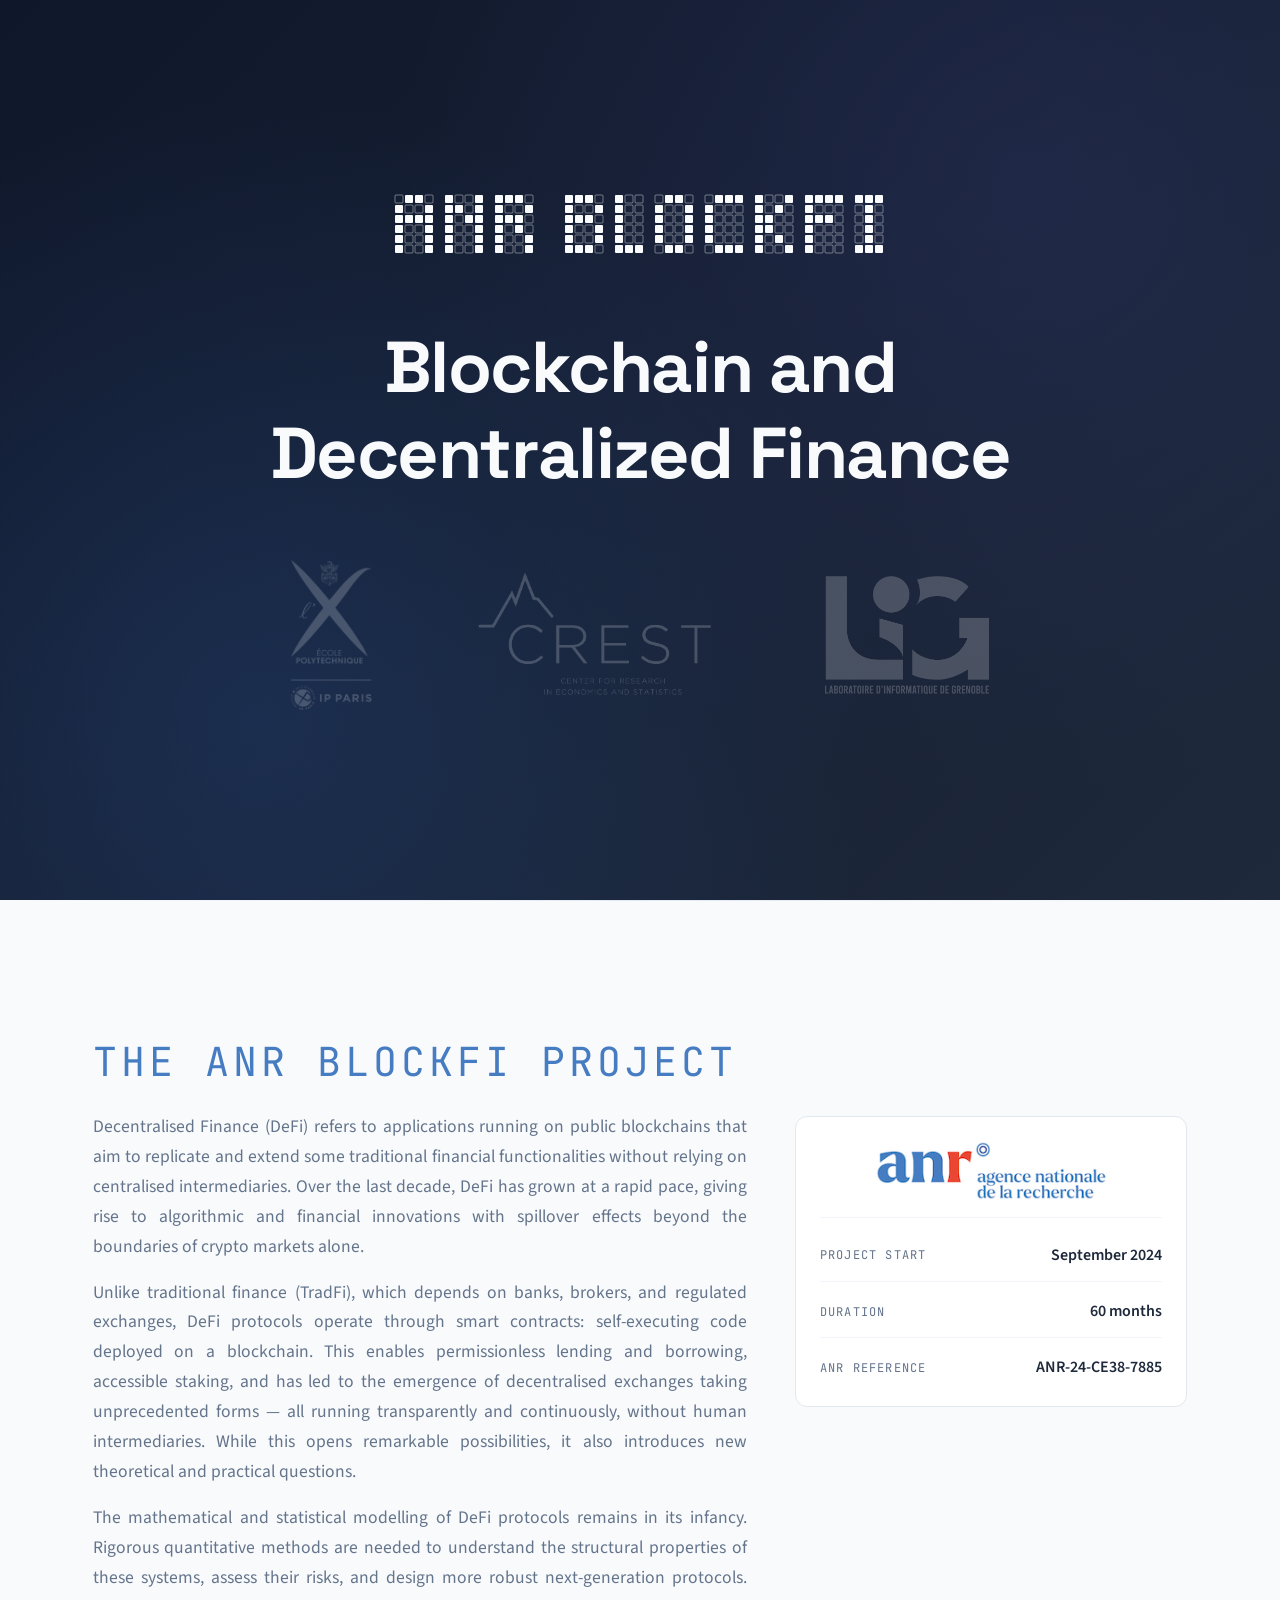
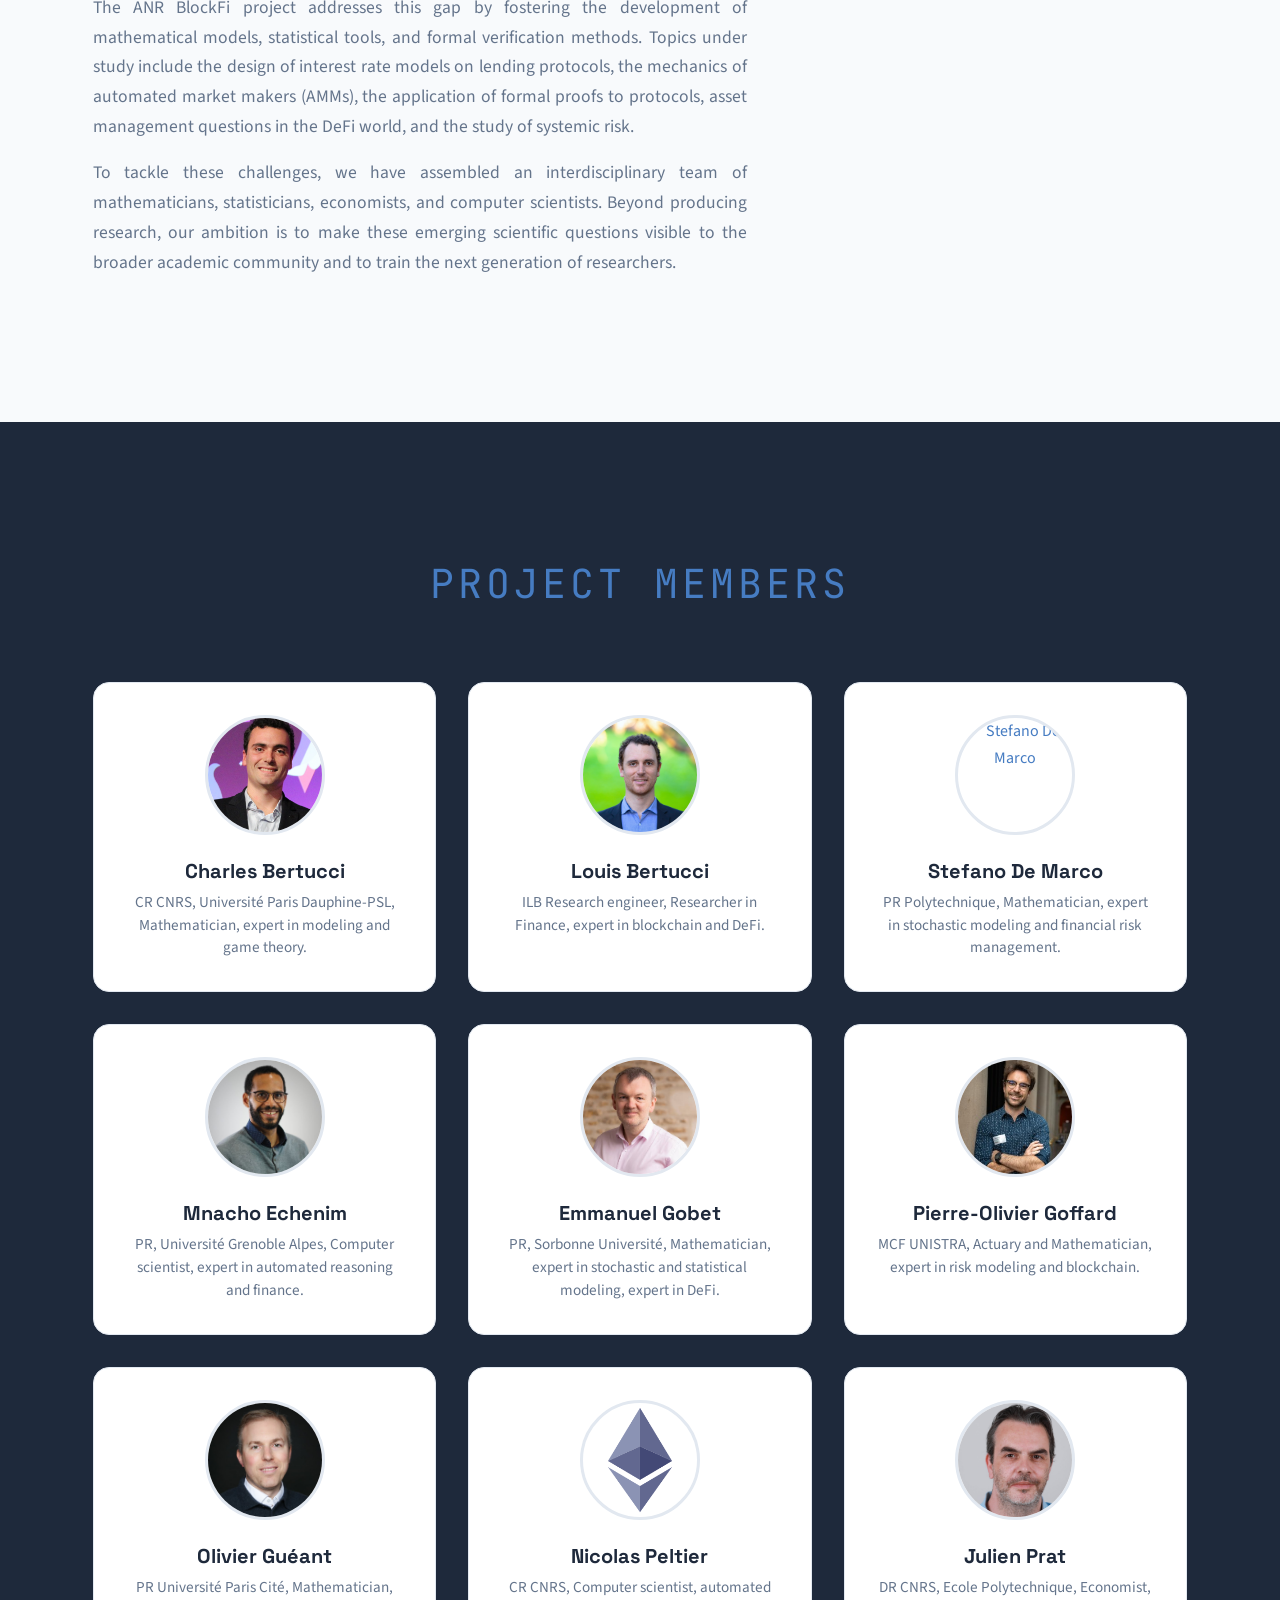
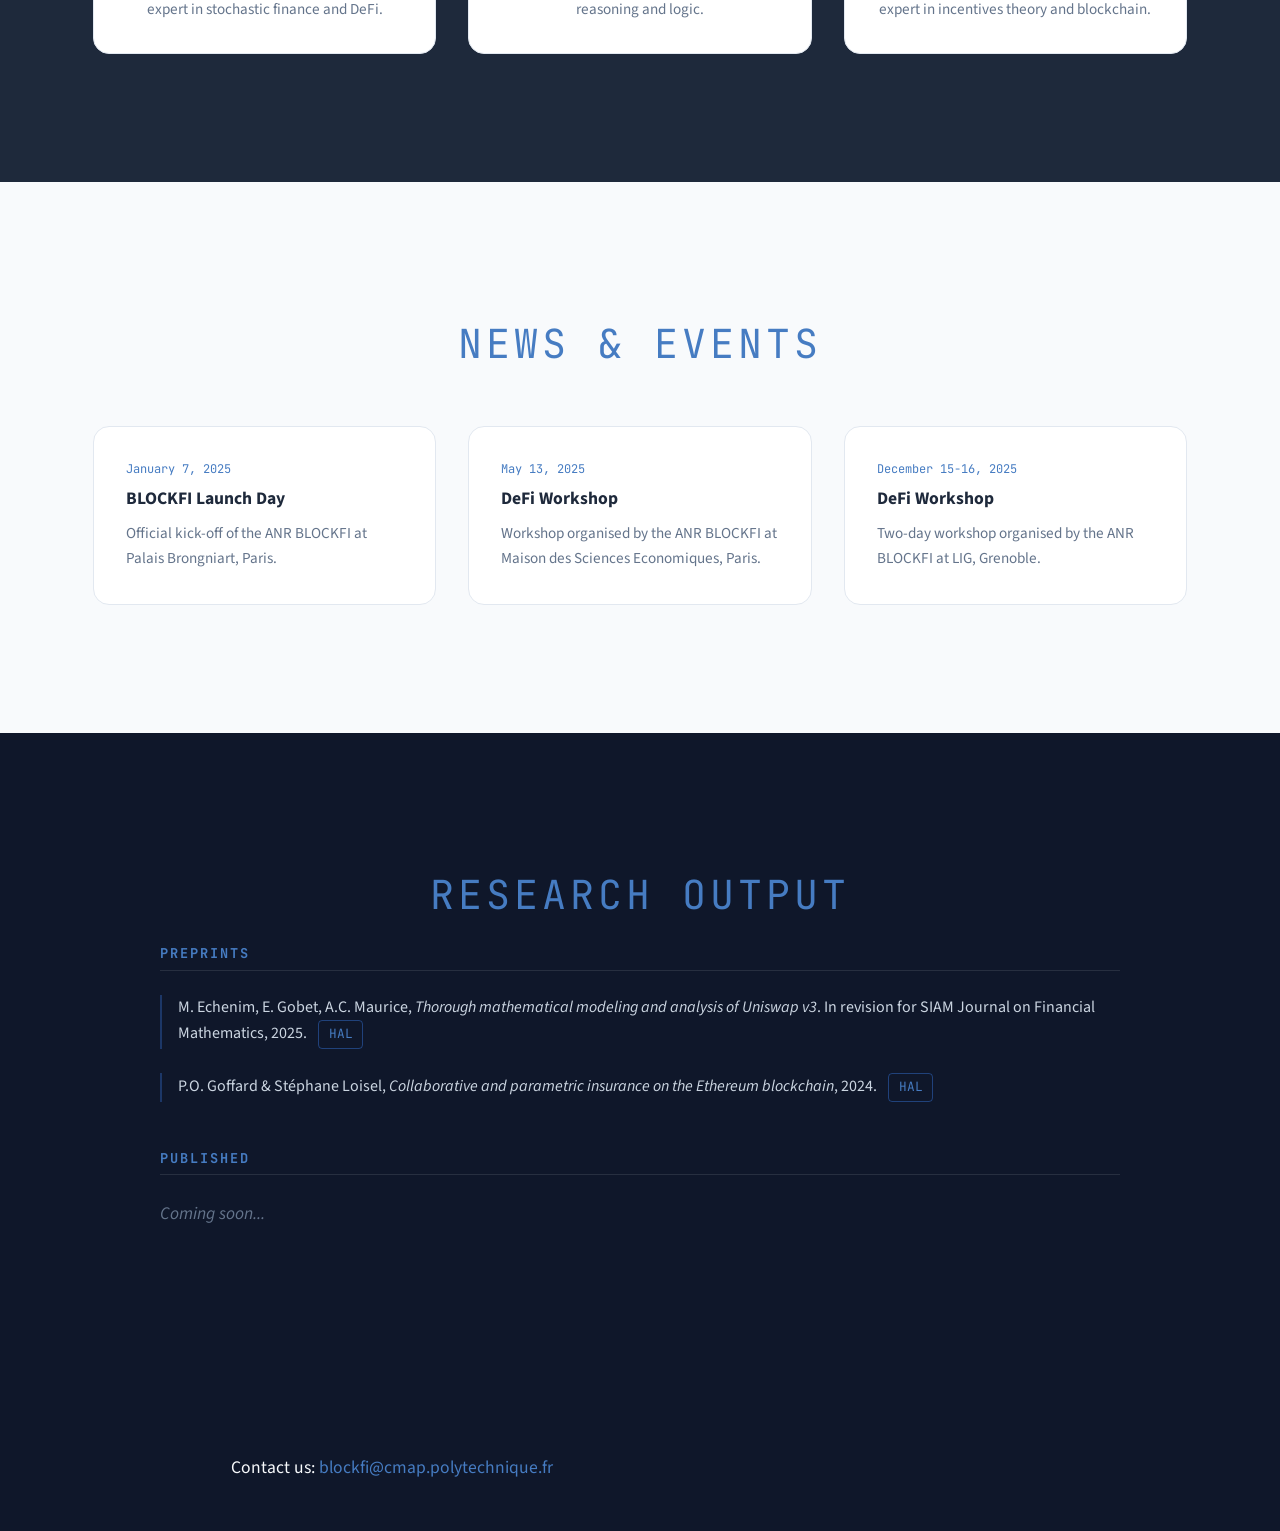
==== commit fb9512d7: "update new version" ====
--- a/index.html
+++ b/index.html
@@ -1,122 +1,254 @@
-<!DOCTYPE HTML>
-
-<html>
-	<head>
-		<title>ANR BLOCKFI</title>
-		<meta charset="utf-8" />
-		<meta name="viewport" content="width=device-width, initial-scale=1, user-scalable=no" />
-		<link rel="stylesheet" href="assets/css/main.css" />
-	</head>
-	<body class="landing is-preload">
-		<div id="page-wrapper">
-
-			<!-- Header -->
-			<header id="header" class="alt">
-				<h1><a href="index.html">ANR: BLOCKFI</a></h1>
-				<nav id="nav">
-					<ul>
-						<li><a href="index.html">Home</a></li>
-						<li><a href="Topics.html">Topics</a></li>
-						<li><a href="Members.html">Members</a></li>
-						<li><a href="Publications.html">Publications</a></li>
-						
-						
-					</ul>
-				</nav>
-			</header>
-			
-
-			<!-- Banner -->
-				<section id="banner">
-					<h2>Blockchain and Decentralized Finance – BLOCKFI</h2>
-					<p>Interfaces: Mathematics, Digital Sciences – Humanities and Social Sciences</p>
-				</section>
-
-			<!-- Main -->
-				<section id="main" class="container">
-
-					<section class="box special">
-						<header class="major">
-							<h2>What about us:</h2>
-							<p>The mathematical modelling of DeFi protocols, the risk assessement of this new ecosystem, the statistical
-								modelling of related data are topics in their infancy within the academic literature. The few available
-								research works are mostly under preprints, submitted for publications, some are cited in the following
-								Work Packages. Nonetheless, the needs for quantitative methods and tools are of paramount importance.
-								Our ambition is to help transform these beginnings of work on these subjects into a real, strong, visible
-								academic research stream.					</header>
-						<span class="image featured"><img src="images/pic01.jpg" alt="" /></span>
-					</section>
-
-					<section class="box special news">
-						<div class="news-content">
-							<h3>Latest News</h3>
-							<ul class="news-list">
-								<li>
-									<div class="event-indicator">
-										<span class="point"></span> <!-- Point pour l'événement -->
-										<strong>[BlockFi] Launch Day - Tuesday, January 7th: 
-											<a href="Slide_Kick_off.html" class="slide-button">Slide</a> <!-- Bouton "Slide" -->
-										</strong>
-									</div>
-								</li>
-								<!-- Vous pouvez ajouter d'autres actualités ici -->
-							</ul>
-						</div>
-					</section>
-
-					<section class="box special news">
-						<div class="news-content">
-							<h3>Job Openings (soon)</h3>
-							<!--<ul class="news-list">
-								<li>
-									<div class="event-indicator">
-										<span class="point"></span> 
-										<strong>[BlockFi] Journée de lancement - mardi 7 janvier: 
-											<a href="Slide_journée_de_lancement.html" class="slide-button">Slide</a> 
-										</strong>
-									</div>
-								</li>
-							 c'est un exemple-->
-								<!-- Vous pouvez ajouter d'autres actualités ici -->
-							</ul>
-						</div>
-					</section>
-					
-					
-					
-					
-					
-	
-
-				</section>
-
-
-
-			<!-- Footer -->
-			<footer id="footer">
-				<div class="contact-info">
-					<p>Contact us: <a href="emmanuel.gobet@polytechnique.edu">contact@example.com</a></p>
-				</div>
-				<div class="logo-container">
-					<img src="images/logoX.png" alt="Logo 1" class="footer-logo">
-					<img src="images/logoCrest.png" alt="Logo 2" class="footer-logo">
-					<img src="images/logoGren.png" alt="Logo 3" class="footer-logo">
-				</div>
-				
-			</footer>
-			
-			
-
-		</div>
-
-		<!-- Scripts -->
-			<script src="assets/js/jquery.min.js"></script>
-			<script src="assets/js/jquery.dropotron.min.js"></script>
-			<script src="assets/js/jquery.scrollex.min.js"></script>
-			<script src="assets/js/browser.min.js"></script>
-			<script src="assets/js/breakpoints.min.js"></script>
-			<script src="assets/js/util.js"></script>
-			<script src="assets/js/main.js"></script>
-
-	</body>
-</html>+<!DOCTYPE html>
+<html lang="en">
+<head>
+    <meta charset="UTF-8">
+    <meta name="viewport" content="width=device-width, initial-scale=1.0">
+    <title>ANR BLOCKFI — Blockchain and Decentralized Finance</title>
+    <link rel="preconnect" href="https://fonts.googleapis.com">
+    <link rel="preconnect" href="https://fonts.gstatic.com" crossorigin>
+    <link href="https://fonts.googleapis.com/css2?family=Space+Grotesk:wght@700&family=Source+Sans+3&family=JetBrains+Mono&display=swap" rel="stylesheet">
+    <link rel="stylesheet" href="styles.css">
+</head>
+<body>
+
+    <!-- Banner Section -->
+    <section class="banner">
+        <div class="banner__content">
+            <img id="banner-svg" src="./images/anr_blockfi_logo.svg" alt="ANR BLOCKFI Logo">
+            <script>
+              document.getElementById('banner-svg').src =
+                './images/anr_blockfi_logo.svg?t=' + Date.now();
+            </script>
+            <h1 class="banner__title">
+                <span>Blockchain and</span>
+                <span>Decentralized Finance</span>
+            </h1>
+            <div class="banner__logos">
+                <img src="images/logoX.png" alt="École Polytechnique" class="banner__logo">
+                <img src="images/logoCrest.png" alt="CREST" class="banner__logo">
+                <img src="images/logoGren.png" alt="Laboratoire d'Informatique de Grenoble" class="banner__logo" style="padding: 1rem 0">
+            </div>
+        </div>
+    </section>
+
+    <!-- About Section -->
+    <section class="about">
+        <div class="container">
+            <div class="about__grid">
+                <div class="about__content">
+                    <span class="section-label">The ANR BlockFi Project</span>
+                    <p>
+                        Decentralised Finance (DeFi) refers to applications running on public blockchains that aim to replicate and extend some traditional financial functionalities without relying on centralised intermediaries. Over the last decade, DeFi has grown at a rapid pace, giving rise to algorithmic and financial innovations with spillover effects beyond the boundaries of crypto markets alone.
+                    </p>
+                    <p>
+                        Unlike traditional finance (TradFi), which depends on banks, brokers, and regulated exchanges, DeFi protocols operate through smart contracts: self-executing code deployed on a blockchain. This enables permissionless lending and borrowing, accessible staking, and has led to the emergence of decentralised exchanges taking unprecedented forms — all running transparently and continuously, without human intermediaries. While this opens remarkable possibilities, it also introduces new theoretical and practical questions.
+                    </p>
+                    <p>
+                        The mathematical and statistical modelling of DeFi protocols remains in its infancy. Rigorous quantitative methods are needed to understand the structural properties of these systems, assess their risks, and design more robust next-generation protocols. The ANR BlockFi project addresses this gap by fostering the development of mathematical models, statistical tools, and formal verification methods. Topics under study include the design of interest rate models on lending protocols, the mechanics of automated market makers (AMMs), the application of formal proofs to protocols, asset management questions in the DeFi world, and the study of systemic risk.
+                    </p>
+                    <p>
+                        To tackle these challenges, we have assembled an interdisciplinary team of mathematicians, statisticians, economists, and computer scientists. Beyond producing research, our ambition is to make these emerging scientific questions visible to the broader academic community and to train the next generation of researchers.
+                    </p>
+                </div>
+
+                <div class="about__image">
+                    <div class="about__meta">
+                        <div class="about__meta-logo">
+                            <a href="https://anr.fr/Projet-ANR-24-CE38-7885" target="_blank" rel="noopener noreferrer">
+                                <img src="images/anr-logo-2021-complet.png" alt="ANR Logo">
+                            </a>
+                        </div>
+                        <div class="about__meta-item">
+                            <span class="about__meta-label">Project start</span>
+                            <span class="about__meta-value">September 2024</span>
+                        </div>
+                        <div class="about__meta-item">
+                            <span class="about__meta-label">Duration</span>
+                            <span class="about__meta-value">60 months</span>
+                        </div>
+                        <div class="about__meta-item">
+                            <span class="about__meta-label">ANR reference</span>
+                            <span class="about__meta-value">ANR-24-CE38-7885</span>
+                        </div>
+                    </div>
+                </div>
+            </div>
+        </div>
+    </section>
+
+    <!-- Members Section -->
+    <section class="members">
+        <div class="container">
+            <div class="members__header">
+                <span class="section-label">Project Members</span>
+            </div>
+            <div class="members__grid">
+
+                <article class="member-card">
+                    <a href="https://charles-bertucci.github.io/" target="_blank" rel="noopener">
+                        <img src="images/photo_charles.png" alt="Charles Bertucci" class="member-card__photo">
+                    </a>
+                    <h3 class="member-card__name">
+                        <a href="https://charles-bertucci.github.io/" target="_blank" rel="noopener">Charles Bertucci</a>
+                    </h3>
+                    <p class="member-card__role">CR CNRS, Université Paris Dauphine-PSL, Mathematician, expert in modeling and game theory.</p>
+                </article>
+				
+				<article class="member-card">
+                    <a href="https://sites.google.com/view/louisbertucci/home" target="_blank" rel="noopener">
+                        <img src="images/photo_louis.jpg" alt="Louis Bertucci" class="member-card__photo">
+                    </a>
+                    <h3 class="member-card__name">
+                        <a href="https://sites.google.com/view/louisbertucci/home" target="_blank" rel="noopener">Louis Bertucci</a>
+                    </h3>
+                    <p class="member-card__role">ILB Research engineer, Researcher in Finance, expert in blockchain and DeFi.</p>
+                </article>
+				
+				<article class="member-card">
+                    <a href="http://www.cmap.polytechnique.fr/~demarco/" target="_blank" rel="noopener">
+                        <img src="images/photo_stefano.jpg" alt="Stefano De Marco" class="member-card__photo">
+                    </a>
+                    <h3 class="member-card__name">
+                        <a href="http://www.cmap.polytechnique.fr/~demarco/" target="_blank" rel="noopener">Stefano De Marco</a>
+                    </h3>
+                    <p class="member-card__role">PR Polytechnique, Mathematician, expert in stochastic modeling and financial risk management.</p>
+                </article>
+				
+				<article class="member-card">
+                    <a href="https://lig-membres.imag.fr/mechenim/" target="_blank" rel="noopener">
+                        <img src="images/photo_mnacho.jpg" alt="Mnacho Echenim" class="member-card__photo">
+                    </a>
+                    <h3 class="member-card__name">
+                        <a href="https://lig-membres.imag.fr/mechenim/" target="_blank" rel="noopener">Mnacho Echenim</a>
+                    </h3>
+                    <p class="member-card__role">PR, Université Grenoble Alpes, Computer scientist, expert in automated reasoning and finance.</p>
+                </article>
+
+                <article class="member-card">
+                    <a href="http://www.cmap.polytechnique.fr/~gobet/" target="_blank" rel="noopener">
+                        <img src="images/photo_emmanuel.jpg" alt="Emmanuel Gobet" class="member-card__photo">
+                    </a>
+                    <h3 class="member-card__name">
+                        <a href="http://www.cmap.polytechnique.fr/~gobet/" target="_blank" rel="noopener">Emmanuel Gobet</a>
+                    </h3>
+                    <p class="member-card__role">PR, Sorbonne Université, Mathematician, expert in stochastic and statistical modeling, expert in DeFi.</p>
+                </article>
+				<article class="member-card">
+                    <a href="http://pierre-olivier.goffard.me/" target="_blank" rel="noopener">
+                        <img src="images/photo_pierre.jpg" alt="Pierre-Olivier Goffard" class="member-card__photo">
+                    </a>
+                    <h3 class="member-card__name">
+                        <a href="http://pierre-olivier.goffard.me/" target="_blank" rel="noopener">Pierre-Olivier Goffard</a>
+                    </h3>
+                    <p class="member-card__role">MCF UNISTRA, Actuary and Mathematician, expert in risk modeling and blockchain.</p>
+                </article>
+				
+				<article class="member-card">
+                    <a href="https://www.oliviergueant.com/" target="_blank" rel="noopener">
+                        <img src="images/photo_olivier.jpg" alt="Olivier Guéant" class="member-card__photo">
+                    </a>
+                    <h3 class="member-card__name">
+                        <a href="https://www.oliviergueant.com/" target="_blank" rel="noopener">Olivier Guéant</a>
+                    </h3>
+                    <p class="member-card__role">PR Université Paris Cité, Mathematician, expert in stochastic finance and DeFi.</p>
+                </article>
+
+                <article class="member-card">
+                    <a href="https://membres-lig.imag.fr/peltier/" target="_blank" rel="noopener">
+                        <img src="images/photo_nicolas.png" alt="Nicolas Peltier" class="member-card__photo">
+                    </a>
+                    <h3 class="member-card__name">
+                        <a href="https://membres-lig.imag.fr/peltier/" target="_blank" rel="noopener">Nicolas Peltier</a>
+                    </h3>
+                    <p class="member-card__role">CR CNRS, Computer scientist, automated reasoning and logic.</p>
+                </article>
+				
+				<article class="member-card">
+                    <a href="https://sites.google.com/site/julienpratecon/home" target="_blank" rel="noopener">
+                        <img src="images/photo_julien.jpg" alt="Julien Prat" class="member-card__photo">
+                    </a>
+                    <h3 class="member-card__name">
+                        <a href="https://sites.google.com/site/julienpratecon/home" target="_blank" rel="noopener">Julien Prat</a>
+                    </h3>
+                    <p class="member-card__role">DR CNRS, Ecole Polytechnique, Economist, expert in incentives theory and blockchain.</p>
+                </article>
+
+            </div>
+        </div>
+    </section>
+
+    <!-- News Section -->
+    <section class="news">
+        <div class="container">
+            <div class="news__header">
+                <span class="section-label">News & Events</span>
+            </div>
+            <div class="news__grid">
+
+                <article class="news-card">
+                    <p class="news-card__date">January 7, 2025</p>
+                    <h3 class="news-card__title">BLOCKFI Launch Day</h3>
+                    <p class="news-card__description">
+                        Official kick-off of the ANR BLOCKFI at Palais Brongniart, Paris.
+                    </p>
+                </article>
+				
+				<article class="news-card">
+                    <p class="news-card__date">May 13, 2025</p>
+                    <h3 class="news-card__title">DeFi Workshop</h3>
+                    <p class="news-card__description">
+                        Workshop organised by the ANR BLOCKFI at Maison des Sciences Economiques, Paris.
+                    </p>
+                </article>
+				
+				<article class="news-card">
+                    <p class="news-card__date">December 15-16, 2025</p>
+                    <h3 class="news-card__title">DeFi Workshop</h3>
+                    <p class="news-card__description">
+                        Two-day workshop organised by the ANR BLOCKFI at LIG, Grenoble.
+                    </p>
+                </article>
+            </div>
+        </div>
+    </section>
+
+    <!-- Publications Section -->
+    <section class="publications">
+        <div class="publications__inner">
+            <span class="section-label" style="text-align: center;">Research Output</span>
+
+            <div class="pub-category">
+                <h3 class="pub-category__title">Preprints</h3>
+
+                <div class="pub-item">
+                    <div class="pub-item__content">
+                        M. Echenim, E. Gobet, A.C. Maurice, <em>Thorough mathematical modeling and analysis of Uniswap v3</em>.
+                        In revision for SIAM Journal on Financial Mathematics, 2025.
+                        <a href="https://hal.science/hal-04214315/" class="pub-item__link" target="_blank" rel="noopener">HAL</a>
+                    </div>
+                </div>
+
+                <div class="pub-item">
+                    <div class="pub-item__content">
+                        P.O. Goffard &amp; Stéphane Loisel, <em>Collaborative and parametric insurance on the Ethereum blockchain</em>, 2024.
+                        <a href="https://hal.science/hal-04817558" class="pub-item__link" target="_blank" rel="noopener">HAL</a>
+                    </div>
+                </div>
+            </div>
+
+            <div class="pub-category">
+                <h3 class="pub-category__title">Published</h3>
+                <p style="color: var(--text-muted); font-style: italic;">Coming soon...</p>
+            </div>
+        </div>
+    </section>
+
+    <!-- Footer -->
+    <footer class="footer">
+        <div class="footer__contact">
+            <p>Contact us: <a href="mailto:blockfi@cmap.polytechnique.fr">blockfi@cmap.polytechnique.fr</a></p>
+        </div>
+    </footer>
+
+</body>
+</html>
--- a/styles.css
+++ b/styles.css
@@ -0,0 +1,536 @@
+/* ==========================================================================
+   ANR BLOCKFI Website — Cleaned Stylesheet
+   ========================================================================== */
+
+:root {
+  /* Colors */
+  --color-dark: #0f172a;
+  --color-dark-alt: #1e293b;
+  --color-light: #f8fafc;
+  --color-border: #e2e8f0;
+  --color-border-light: #f1f5f9;
+
+  /* Text */
+  --text-light: var(--color-light);
+  --text-dark: var(--color-dark-alt);
+  --text-muted: #64748b;
+  --text-accent: #467CC2;
+  --text-accent-hover: #60a5fa;
+
+  /* Fonts */
+  --font-display: 'Space Grotesk', Georgia, serif;
+  --font-body: 'Source Sans 3', -apple-system, BlinkMacSystemFont, sans-serif;
+  --font-mono: 'JetBrains Mono', monospace;
+
+  /* Spacing */
+  --section-padding: clamp(4rem, 10vw, 8rem);
+  --container-width: min(90rem, 90%);
+}
+
+
+/* Reset
+   ========================================================================== */
+
+*, *::before, *::after {
+  box-sizing: border-box;
+  margin: 0;
+  padding: 0;
+}
+
+html {
+  scroll-behavior: smooth;
+  font-size: 16px;
+}
+
+body {
+  font-family: var(--font-body);
+  line-height: 1.7;
+  color: var(--text-dark);
+  background: var(--color-dark);
+  -webkit-font-smoothing: antialiased;
+  -moz-osx-font-smoothing: grayscale;
+}
+
+img {
+  max-width: 100%;
+  height: auto;
+  display: block;
+}
+
+a {
+  color: var(--text-accent);
+  text-decoration: none;
+  transition: color 0.3s ease;
+}
+
+a:hover {
+  color: var(--text-accent-hover);
+}
+
+
+/* Typography
+   ========================================================================== */
+
+h1, h2, h3, h4 {
+  font-family: var(--font-display);
+  font-weight: 700;
+  line-height: 1.2;
+}
+
+h1 {
+  font-size: clamp(2.5rem, 6vw, 4.5rem);
+  letter-spacing: -0.02em;
+}
+
+h2 {
+  font-size: clamp(2rem, 4vw, 3rem);
+  margin-bottom: 1.5rem;
+}
+
+h3 {
+  font-size: clamp(1.25rem, 2.5vw, 1.75rem);
+  margin-bottom: 1rem;
+}
+
+p {
+  font-size: 1.1rem;
+  max-width: 80ch;
+}
+
+
+/* Layout Utilities
+   ========================================================================== */
+
+.container {
+  width: var(--container-width);
+  max-width: 80rem;
+  margin: 0 auto;
+}
+
+.section-label {
+  font-family: var(--font-mono);
+  font-size: 2.5rem;
+  text-transform: uppercase;
+  letter-spacing: 0.1em;
+  color: var(--text-accent);
+  margin-bottom: 1rem;
+  display: block;
+}
+
+
+/* Banner Section
+   ========================================================================== */
+
+.banner {
+  min-height: 100vh;
+  background: linear-gradient(135deg, var(--color-dark) 0%, var(--color-dark-alt) 100%);
+  display: flex;
+  align-items: center;
+  justify-content: center;
+  position: relative;
+  overflow: hidden;
+  padding: 2rem;
+}
+
+.banner::before {
+  content: '';
+  position: absolute;
+  inset: 0;
+  background:
+    radial-gradient(circle at 20% 80%, rgba(59, 130, 246, 0.15) 0%, transparent 50%),
+    radial-gradient(circle at 80% 20%, rgba(99, 102, 241, 0.1) 0%, transparent 50%);
+  pointer-events: none;
+}
+
+.banner__content {
+  text-align: center;
+  color: var(--text-light);
+  position: relative;
+  z-index: 1;
+  max-width: 60rem;
+}
+
+.banner__content img {
+  margin: 0 auto;
+}
+
+.banner__title {
+  margin: 4rem 0;
+  animation: fadeInUp 0.8s ease-out 0.6s backwards;
+}
+
+.banner__title span {
+  display: block;
+}
+
+.banner__logos {
+  display: flex;
+  justify-content: center;
+  align-items: center;
+  gap: 3rem;
+  flex-wrap: wrap;
+  animation: fadeInUp 0.8s ease-out 0.6s backwards;
+}
+
+.banner__logo {
+  height: 150px;
+  width: auto;
+  opacity: 0.2;
+  filter: brightness(0) invert(1);
+  transition: opacity 0.3s ease;
+}
+
+.banner__logo:hover {
+  opacity: 1;
+}
+
+
+/* About Section
+   ========================================================================== */
+
+.about {
+  background: var(--color-light);
+  padding: var(--section-padding) 2rem;
+  position: relative;
+  
+}
+
+.about::before {
+  content: '';
+  position: absolute;
+  top: 0;
+  left: 0;
+  right: 0;
+  height: 1px;
+  background: linear-gradient(90deg, transparent, var(--color-border), transparent);
+}
+
+.about__grid {
+  display: grid;
+  grid-template-columns: 2.5fr 1.5fr;
+  gap: 3rem;
+  align-items: start;
+}
+
+.about__content .section-label {
+  margin-bottom: 1rem;
+}
+
+.about__image {
+  /* Offset to align with the first paragraph, below the section title */
+  margin-top: 5.5rem;
+}
+
+.about__content p {
+  color: var(--text-muted);
+  margin-bottom: 1rem;
+  text-align: justify;
+}
+
+.about__meta {
+  background: #fff;
+  border-radius: 0.75rem;
+  padding: 1.5rem;
+  border: 1px solid var(--color-border);
+  display: flex;
+  flex-direction: column;
+  gap: 1rem;
+}
+
+.about__meta-logo {
+  display: flex;
+  justify-content: center;
+  margin-bottom: 0.5rem;
+  padding-bottom: 1rem;
+  border-bottom: 1px solid var(--color-border-light);
+}
+
+.about__meta-logo img {
+  height: 60px;
+  width: auto;
+  object-fit: contain;
+}
+
+.about__meta-item {
+  display: flex;
+  justify-content: space-between;
+  align-items: center;
+  padding-bottom: 0.75rem;
+  border-bottom: 1px solid var(--color-border-light);
+}
+
+.about__meta-item:last-of-type {
+  border-bottom: none;
+  padding-bottom: 0;
+}
+
+.about__meta-label {
+  font-family: var(--font-mono);
+  font-size: 0.75rem;
+  text-transform: uppercase;
+  letter-spacing: 0.1em;
+  color: var(--text-muted);
+}
+
+.about__meta-value {
+  font-weight: 600;
+  color: var(--text-dark);
+}
+
+
+/* Members Section
+   ========================================================================== */
+
+.members {
+  background: var(--color-dark-alt);
+  padding: var(--section-padding) 2rem;
+  
+}
+
+.members__header {
+  text-align: center;
+  margin-bottom: 4rem;
+}
+
+.members__grid {
+  display: grid;
+  grid-template-columns: repeat(3, minmax(280px, 1fr));
+  gap: 2rem;
+  max-width: 80rem;
+  margin: 0 auto;
+}
+
+.member-card {
+  background: #fff;
+  border-radius: 1rem;
+  padding: 2rem;
+  text-align: center;
+  transition: transform 0.3s ease, box-shadow 0.3s ease;
+  border: 1px solid var(--color-border);
+}
+
+.member-card:hover {
+  transform: translateY(-8px);
+  box-shadow: 0 25px 50px -12px rgba(0, 0, 0, 0.2);
+}
+
+.member-card__photo {
+  width: 120px;
+  height: 120px;
+  border-radius: 50%;
+  object-fit: cover;
+  margin: 0 auto 1.5rem;
+  border: 3px solid var(--color-border);
+  transition: border-color 0.3s ease;
+}
+
+.member-card:hover .member-card__photo {
+  border-color: var(--text-accent);
+}
+
+.member-card__name {
+  font-size: 1.25rem;
+  margin-bottom: 0.5rem;
+}
+
+.member-card__name a {
+  color: var(--text-dark);
+}
+
+.member-card__name a:hover {
+  color: var(--text-accent);
+}
+
+.member-card__role {
+  font-size: 0.95rem;
+  color: var(--text-muted);
+  line-height: 1.5;
+}
+
+
+/* Publications Section
+   ========================================================================== */
+
+.publications {
+  background: var(--color-dark);
+  color: var(--text-light);
+  padding: var(--section-padding) 2rem;
+  
+}
+
+.publications__inner {
+  max-width: 60rem;
+  margin: 0 auto;
+}
+
+.pub-category {
+  margin-bottom: 3rem;
+}
+
+.pub-category__title {
+  font-family: var(--font-mono);
+  font-size: 0.85rem;
+  text-transform: uppercase;
+  letter-spacing: 0.15em;
+  color: var(--text-accent);
+  margin-bottom: 1.5rem;
+  padding-bottom: 0.5rem;
+  border-bottom: 1px solid rgba(255, 255, 255, 0.1);
+}
+
+.pub-item {
+  margin-bottom: 1.5rem;
+  padding-left: 1rem;
+  border-left: 2px solid rgba(59, 130, 246, 0.3);
+  transition: border-color 0.3s ease;
+}
+
+.pub-item:hover {
+  border-left-color: var(--text-accent);
+}
+
+.pub-item__content {
+  color: #cbd5e1;
+  font-size: 1rem;
+  line-height: 1.6;
+}
+
+.pub-item__link {
+  display: inline-block;
+  margin-left: 0.5rem;
+  font-family: var(--font-mono);
+  font-size: 0.8rem;
+  color: var(--text-accent);
+  padding: 0.2rem 0.6rem;
+  border: 1px solid rgba(59, 130, 246, 0.4);
+  border-radius: 0.25rem;
+  transition: background 0.3s ease, color 0.3s ease;
+}
+
+.pub-item__link:hover {
+  background: var(--text-accent);
+  color: #fff;
+}
+
+
+/* News Section
+   ========================================================================== */
+
+.news {
+  background: var(--color-light);
+  padding: var(--section-padding) 2rem;
+  
+}
+
+.news__header {
+  text-align: center;
+  margin-bottom: 3rem;
+}
+
+.news__grid {
+  display: grid;
+  grid-template-columns: repeat(auto-fit, minmax(300px, 1fr));
+  gap: 2rem;
+  max-width: 70rem;
+  margin: 0 auto;
+}
+
+.news-card {
+  background: #fff;
+  border-radius: 1rem;
+  padding: 2rem;
+  border: 1px solid var(--color-border);
+  transition: box-shadow 0.3s ease;
+}
+
+.news-card:hover {
+  box-shadow: 0 10px 30px -10px rgba(0, 0, 0, 0.1);
+}
+
+.news-card__date {
+  font-family: var(--font-mono);
+  font-size: 0.75rem;
+  color: var(--text-accent);
+  margin-bottom: 0.5rem;
+}
+
+.news-card__title {
+  font-family: var(--font-body);
+  font-weight: 700;
+  font-size: 1.1rem;
+  margin-bottom: 0.75rem;
+  color: var(--text-dark);
+}
+
+.news-card__description {
+  color: var(--text-muted);
+  font-size: 0.95rem;
+}
+
+
+/* Footer
+   ========================================================================== */
+
+.footer {
+  background: var(--color-dark);
+  color: var(--text-light);
+  padding: 3rem 2rem;
+  text-align: center;
+}
+
+
+/* Animations
+   ========================================================================== */
+
+@keyframes fadeInUp {
+  from {
+    opacity: 0;
+    transform: translateY(30px);
+  }
+  to {
+    opacity: 1;
+    transform: translateY(0);
+  }
+}
+
+
+/* Responsive
+   ========================================================================== */
+
+@media (max-width: 900px) {
+  .about__grid {
+    grid-template-columns: 1fr;
+    gap: 2rem;
+  }
+
+  .about__image {
+    order: -1;
+  }
+
+  .banner__logos {
+    gap: 2rem;
+  }
+
+  .banner__logo {
+    height: 70px;
+  }
+}
+
+@media (max-width: 600px) {
+  :root {
+    --section-padding: 3rem;
+  }
+
+  .banner {
+    min-height: auto;
+    padding: 6rem 1.5rem;
+  }
+
+  .banner__logo {
+    height: 50px;
+  }
+
+  .about__image {
+    margin-top: 0;
+  }
+}
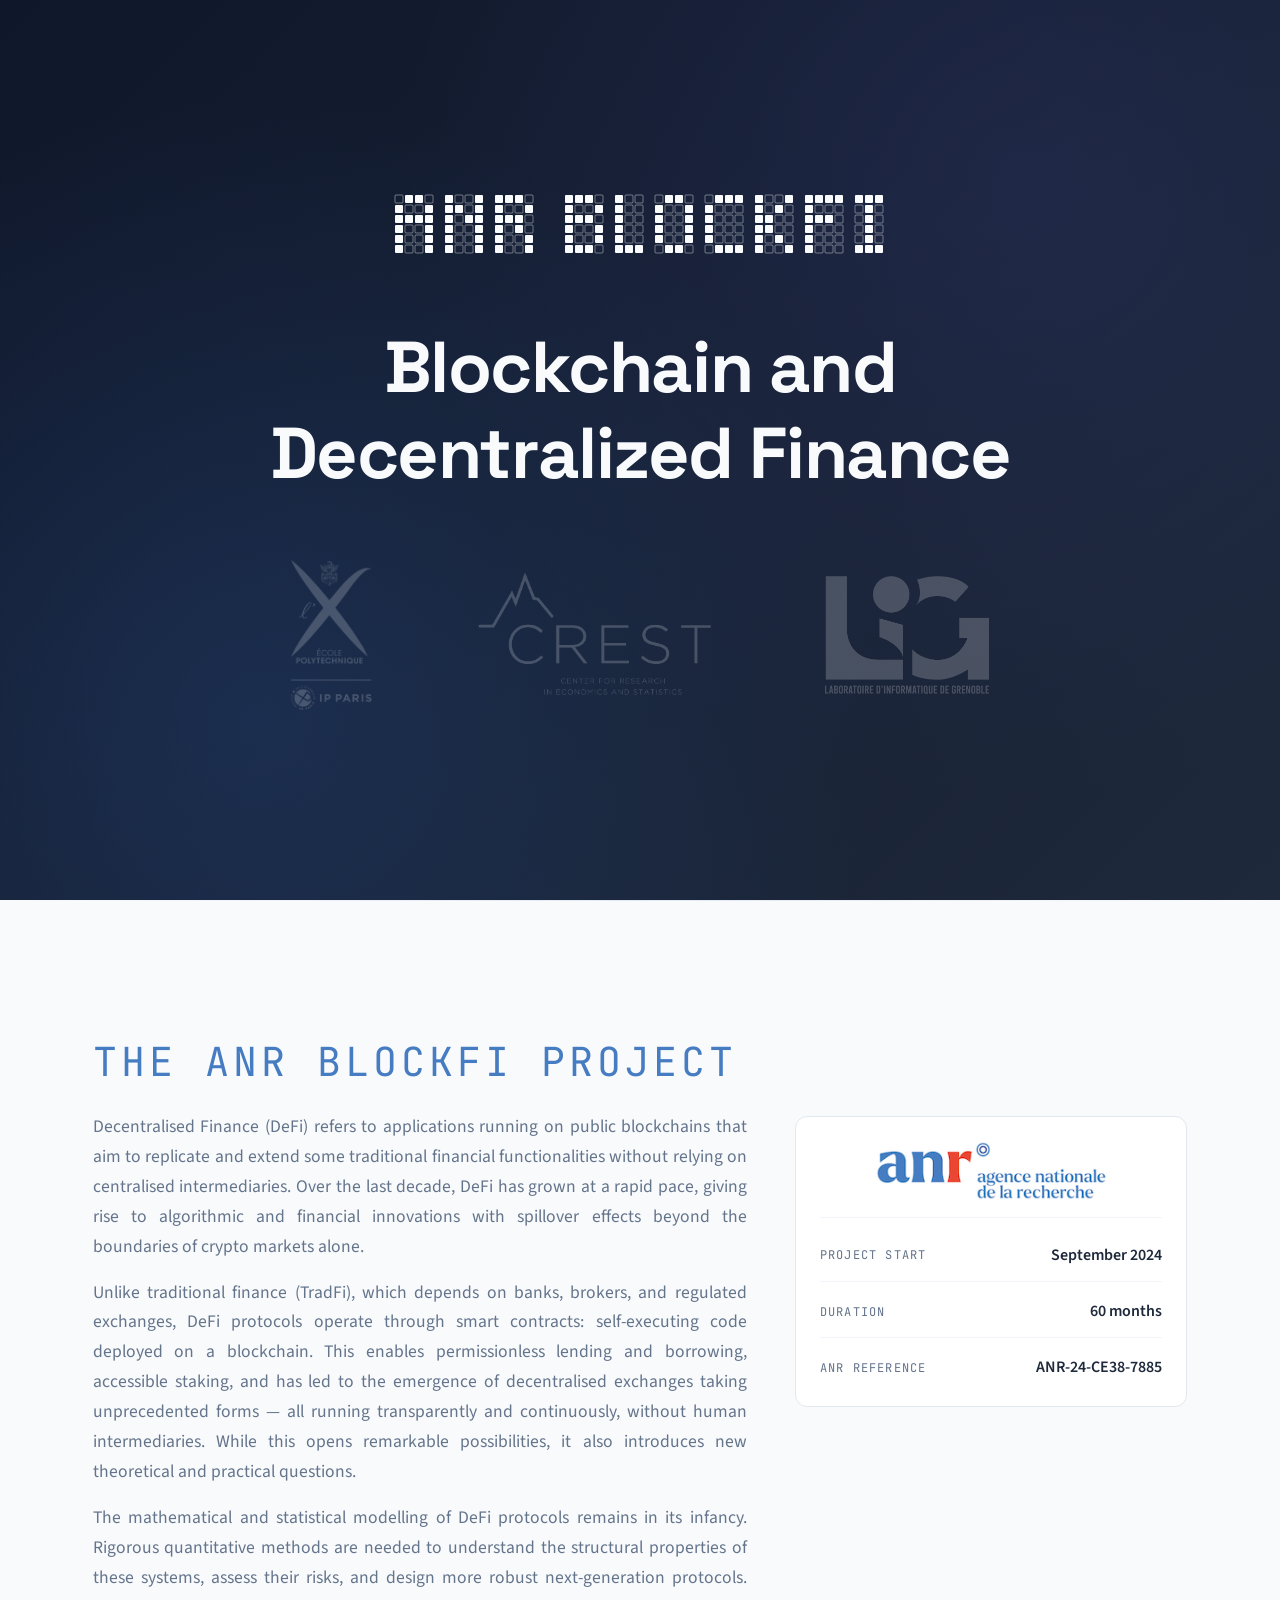
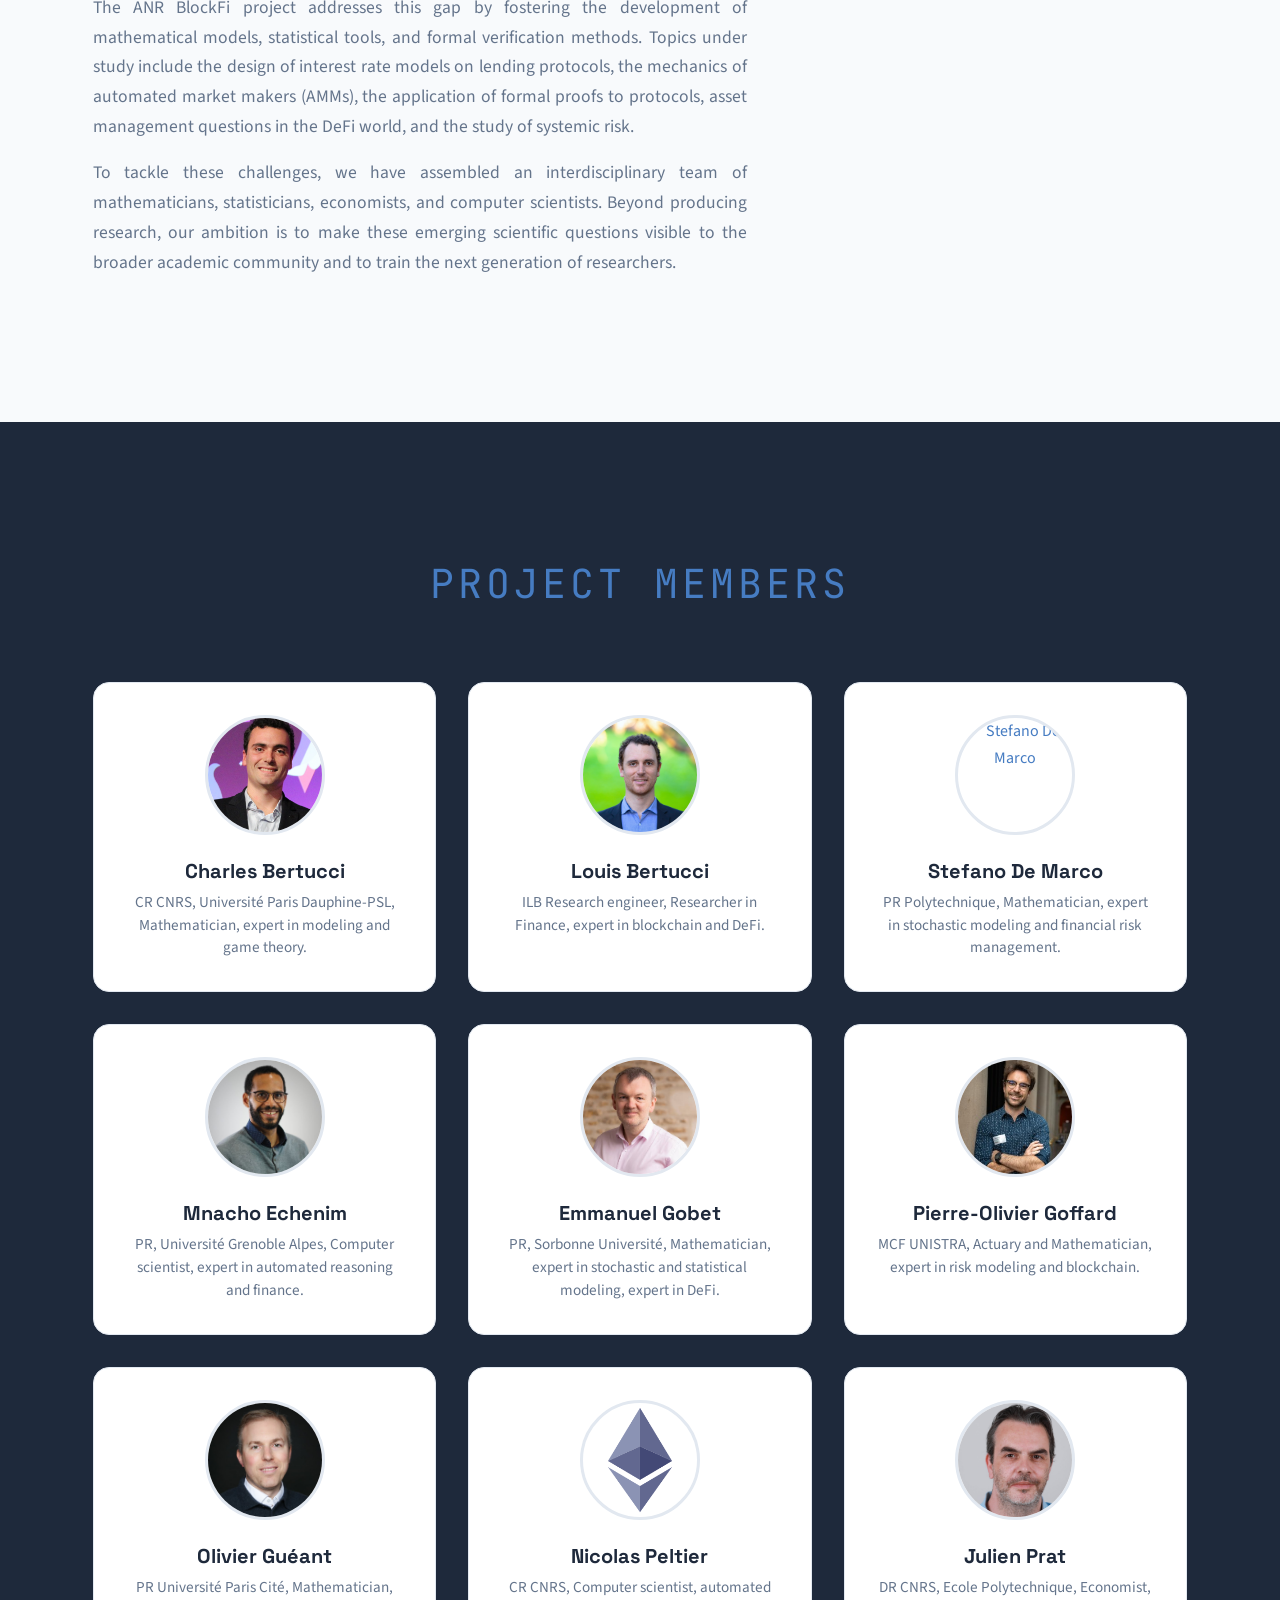
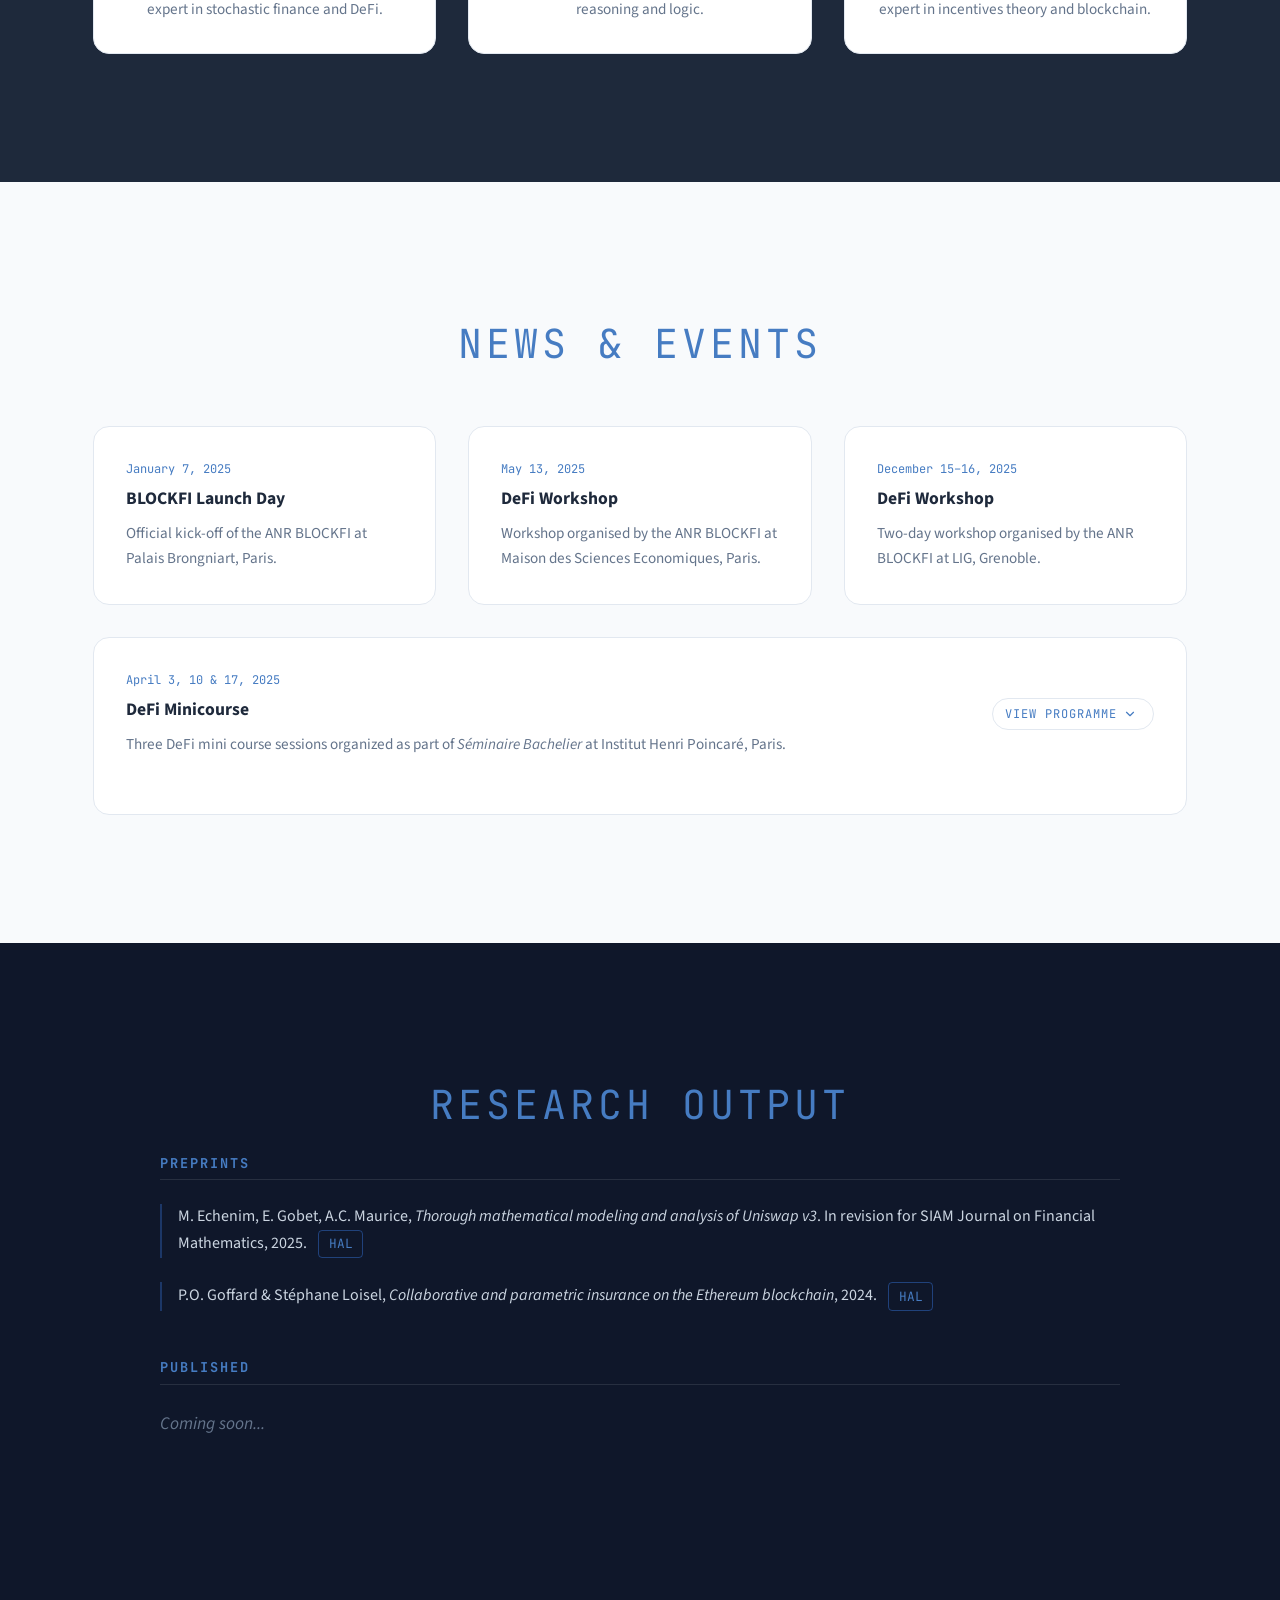
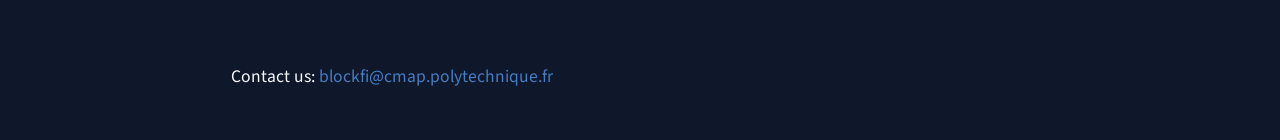
==== commit fb30d87f: "delete unused files + add expandable event with slides" ====
--- a/index.html
+++ b/index.html
@@ -8,6 +8,16 @@
     <link rel="preconnect" href="https://fonts.gstatic.com" crossorigin>
     <link href="https://fonts.googleapis.com/css2?family=Space+Grotesk:wght@700&family=Source+Sans+3&family=JetBrains+Mono&display=swap" rel="stylesheet">
     <link rel="stylesheet" href="styles.css">
+    <svg style="display:none">
+        <defs>
+            <symbol id="slides-icon" viewBox="0 0 24 24" fill="none" stroke="currentColor" stroke-width="2" stroke-linecap="round" stroke-linejoin="round">
+                <path d="M14 2H6a2 2 0 0 0-2 2v16a2 2 0 0 0 2 2h12a2 2 0 0 0 2-2V8z"/>
+                <polyline points="14 2 14 8 20 8"/>
+                <line x1="12" y1="18" x2="12" y2="12"/>
+                <line x1="9" y1="15" x2="15" y2="15"/>
+            </symbol>
+        </defs>
+    </svg>
 </head>
 <body>
 
@@ -185,6 +195,7 @@
             </div>
             <div class="news__grid">
 
+                <!-- Simple card — no program -->
                 <article class="news-card">
                     <p class="news-card__date">January 7, 2025</p>
                     <h3 class="news-card__title">BLOCKFI Launch Day</h3>
@@ -192,8 +203,9 @@
                         Official kick-off of the ANR BLOCKFI at Palais Brongniart, Paris.
                     </p>
                 </article>
-				
-				<article class="news-card">
+
+                <!-- Simple card -->
+                <article class="news-card">
                     <p class="news-card__date">May 13, 2025</p>
                     <h3 class="news-card__title">DeFi Workshop</h3>
                     <p class="news-card__description">
@@ -202,12 +214,164 @@
                 </article>
 				
 				<article class="news-card">
-                    <p class="news-card__date">December 15-16, 2025</p>
+                    <p class="news-card__date">December 15–16, 2025</p>
                     <h3 class="news-card__title">DeFi Workshop</h3>
                     <p class="news-card__description">
                         Two-day workshop organised by the ANR BLOCKFI at LIG, Grenoble.
                     </p>
                 </article>
+
+                <!-- Expandable card — DeFi Minicourse -->
+                <article class="news-card news-card--expandable" data-expanded="false">
+                    <div class="news-card__summary">
+                        <p class="news-card__date">April 3, 10 &amp; 17, 2025</p>
+                        <h3 class="news-card__title">DeFi Minicourse</h3>
+                        <p class="news-card__description">
+                            Three DeFi mini course sessions organized as part of <em>Séminaire Bachelier</em> at Institut Henri Poincaré, Paris.
+                        </p>
+                    </div>
+                    <button class="news-card__toggle" aria-expanded="false" aria-controls="program-defi-minicourse">
+                        <span class="news-card__toggle-label">View programme</span>
+                        <svg class="news-card__toggle-icon" viewBox="0 0 24 24" fill="none" stroke="currentColor" stroke-width="2" stroke-linecap="round" stroke-linejoin="round" aria-hidden="true">
+                            <polyline points="6 9 12 15 18 9"/>
+                        </svg>
+                    </button>
+
+                    <div class="news-card__program" id="program-defi-minicourse" aria-hidden="true">
+                        <div class="program">
+
+                            <div class="program__session">
+                                <div class="program__session-header">
+                                    <span class="program__session-date">April 3, 2025</span>
+                                    <span class="program__session-theme">Introduction to Blockchain &amp; DeFi</span>
+                                </div>
+                                <div class="program__talks">
+
+                                    <div class="program__talk">
+                                        <div class="program__talk-meta">
+                                            <span class="program__talk-time">9:00 – 10:00</span>
+                                            <div class="program__talk-info">
+                                                <span class="program__talk-speaker">Julien Prat</span>
+                                                <span class="program__talk-affil">CNRS, CREST</span>
+                                            </div>
+                                            <a href="pdf/minicourse-bachelier/minicourse-week1-1-prat.pdf" class="program__talk-slides" title="Download slides" target="_blank" rel="noopener noreferrer">
+                                                <svg aria-hidden="true"><use href="#slides-icon"></use></svg>
+                                                Slides
+                                            </a>
+                                        </div>
+                                        <p class="program__talk-title">Introduction to Blockchain Technology and Smart Contracts</p>
+                                        <p class="program__talk-abstract">An introduction to blockchain technology, from its origins with the Bitcoin protocol to its fundamental principles (distributed ledger, consensus mechanisms, cryptographic security), through to the emergence of smart contracts with Ethereum and decentralised applications.</p>
+                                    </div>
+
+                                    <div class="program__talk">
+                                        <div class="program__talk-meta">
+                                            <span class="program__talk-time">10:00 – 11:00</span>
+                                            <div class="program__talk-info">
+                                                <span class="program__talk-speaker">Philippe Redaelli</span>
+                                                <span class="program__talk-affil">Kaiko</span>
+                                            </div>
+                                            <a href="pdf/minicourse-bachelier/minicourse-week1-2-redaelli.pdf" class="program__talk-slides" title="Download slides" target="_blank" rel="noopener noreferrer">
+                                                <svg aria-hidden="true"><use href="#slides-icon"></use></svg>
+                                                Slides
+                                            </a>
+                                        </div>
+                                        <p class="program__talk-title">The DeFi Market: Actors and Perspectives</p>
+                                        <p class="program__talk-abstract">An overview of decentralised finance — financial services built on blockchain and smart contracts operating without intermediaries. The talk covers open protocols for lending, borrowing, and asset exchange, as well as key challenges around regulation, security, and financial stability.</p>
+                                    </div>
+
+                                </div>
+                            </div>
+
+                            <!-- Session 2 -->
+                            <div class="program__session">
+                                <div class="program__session-header">
+                                    <span class="program__session-date">April 10, 2025</span>
+                                    <span class="program__session-theme">Automated Market Makers</span>
+                                </div>
+                                <div class="program__talks">
+
+                                    <div class="program__talk">
+                                        <div class="program__talk-meta">
+                                            <span class="program__talk-time">9:00 – 10:00</span>
+                                            <div class="program__talk-info">
+                                                <span class="program__talk-speaker">Olivier Guéant</span>
+                                                <span class="program__talk-affil">Paris Cité Univ., LPSM</span>
+                                            </div>
+                                            <a href="#" class="program__talk-slides" title="Download slides">
+                                                <svg aria-hidden="true"><use href="#slides-icon"></use></svg>
+                                                Slides
+                                            </a>
+                                        </div>
+                                        <p class="program__talk-title">Introduction to AMMs: a Comparative Perspective</p>
+                                        <p class="program__talk-abstract">An introduction to automated market makers and how they compare to other trading mechanisms such as limit-order books and request-for-quote systems.</p>
+                                    </div>
+
+                                    <div class="program__talk">
+                                        <div class="program__talk-meta">
+                                            <span class="program__talk-time">10:00 – 11:00</span>
+                                            <div class="program__talk-info">
+                                                <span class="program__talk-speaker">Emmanuel Gobet</span>
+                                                <span class="program__talk-affil">Sorbonne Univ., LPSM</span>
+                                            </div>
+                                            <a href="#" class="program__talk-slides" title="Download slides">
+                                                <svg aria-hidden="true"><use href="#slides-icon"></use></svg>
+                                                Slides
+                                            </a>
+                                        </div>
+                                        <p class="program__talk-title">Quantitative Modelling of Uniswap v2 and v3</p>
+                                        <p class="program__talk-abstract">Starting from the open-source code, this talk describes Uniswap v2 and v3 in detail — including concentrated liquidity, fee collection, and their behaviour as gamma-negative option positions — and derives analytical formulas for risk and value assessment.</p>
+                                    </div>
+
+                                </div>
+                            </div>
+
+                            <!-- Session 3 -->
+                            <div class="program__session">
+                                <div class="program__session-header">
+                                    <span class="program__session-date">April 17, 2025</span>
+                                    <span class="program__session-theme">Lending-Borrowing Protocols</span>
+                                </div>
+                                <div class="program__talks">
+
+                                    <div class="program__talk">
+                                        <div class="program__talk-meta">
+                                            <span class="program__talk-time">9:00 – 10:00</span>
+                                            <div class="program__talk-info">
+                                                <span class="program__talk-speaker">Louis Latournerie</span>
+                                                <span class="program__talk-affil">CMAP, CREST</span>
+                                            </div>
+                                            <a href="#" class="program__talk-slides" title="Download slides">
+                                                <svg aria-hidden="true"><use href="#slides-icon"></use></svg>
+                                                Slides
+                                            </a>
+                                        </div>
+                                        <p class="program__talk-title">Risk Modelling in Aave</p>
+                                        <p class="program__talk-abstract">A detailed formalisation of the lending, borrowing, and liquidation mechanisms of the Aave protocol, built from its open-source implementation. A mathematical model of liquidation risk is proposed — including stochastic approximations — aimed at efficient simulation and risk management.</p>
+                                    </div>
+
+                                    <div class="program__talk">
+                                        <div class="program__talk-meta">
+                                            <span class="program__talk-time">10:00 – 11:00</span>
+                                            <div class="program__talk-info">
+                                                <span class="program__talk-speaker">Adrien Laversanne-Finot</span>
+                                                <span class="program__talk-affil">Morpho</span>
+                                            </div>
+                                            <a href="#" class="program__talk-slides" title="Download slides">
+                                                <svg aria-hidden="true"><use href="#slides-icon"></use></svg>
+                                                Slides
+                                            </a>
+                                        </div>
+                                        <p class="program__talk-title">The Morpho Protocol</p>
+                                        <p class="program__talk-abstract">An explanation of Morpho Blue — a minimal, immutable lending protocol on Ethereum. The talk covers its design philosophy, how it differentiates from Aave, and how it externalises risk management through the concept of vaults.</p>
+                                    </div>
+
+                                </div>
+                            </div>
+
+                        </div>
+                    </div><!-- /.news-card__program -->
+                </article>
+
             </div>
         </div>
     </section>
@@ -250,5 +414,22 @@
         </div>
     </footer>
 
+    <script>
+      // Expandable news cards
+      document.querySelectorAll('.news-card--expandable').forEach(card => {
+        const btn    = card.querySelector('.news-card__toggle');
+        const panel  = card.querySelector('.news-card__program');
+        const label  = btn.querySelector('.news-card__toggle-label');
+
+        btn.addEventListener('click', () => {
+          const isOpen = card.dataset.expanded === 'true';
+          card.dataset.expanded   = String(!isOpen);
+          btn.setAttribute('aria-expanded', String(!isOpen));
+          panel.setAttribute('aria-hidden', String(isOpen));
+          label.textContent = isOpen ? 'View programme' : 'Close programme';
+        });
+      });
+    </script>
+
 </body>
-</html>
+</html>
--- a/styles.css
+++ b/styles.css
@@ -419,7 +419,6 @@
 .news {
   background: var(--color-light);
   padding: var(--section-padding) 2rem;
-  
 }
 
 .news__header {
@@ -435,6 +434,7 @@
   margin: 0 auto;
 }
 
+/* Base news card */
 .news-card {
   background: #fff;
   border-radius: 1rem;
@@ -465,6 +465,250 @@
 .news-card__description {
   color: var(--text-muted);
   font-size: 0.95rem;
+  max-width: none;
+}
+
+/* -----------------------------------------------------------------------
+   Expandable card variant
+   ----------------------------------------------------------------------- */
+
+.news-card--expandable {
+  grid-column: 1 / -1;
+  display: grid;
+  grid-template-columns: 1fr auto;
+  column-gap: 2rem;
+  align-items: center;
+}
+
+.news-card--expandable .news-card__date,
+.news-card--expandable .news-card__title,
+.news-card--expandable .news-card__description {
+  grid-column: 1;
+}
+
+.news-card--expandable .news-card__toggle {
+  grid-column: 2;
+  grid-row: 1 / -1;
+  align-self: center;
+  margin-top: 0;
+}
+
+.news-card--expandable .news-card__program {
+  grid-column: 1 / -1;
+  margin-top: 0;
+}
+
+/* Toggle button */
+.news-card__toggle {
+  display: inline-flex;
+  width: fit-content;
+  align-items: center;
+  gap: 0.4rem;
+  margin-top: 1.25rem;
+  padding: 0.45rem 1rem 0.45rem 0.75rem;
+  background: transparent;
+  border: 1px solid var(--color-border);
+  border-radius: 2rem;
+  font-family: var(--font-mono);
+  font-size: 0.75rem;
+  text-transform: uppercase;
+  letter-spacing: 0.08em;
+  color: var(--text-accent);
+  cursor: pointer;
+  transition: background 0.25s ease, border-color 0.25s ease, color 0.25s ease;
+  align-self: start;
+}
+
+.news-card__toggle:hover {
+  background: var(--text-accent);
+  border-color: var(--text-accent);
+  color: #fff;
+}
+
+.news-card__toggle-icon {
+  width: 14px;
+  height: 14px;
+  flex-shrink: 0;
+  transition: transform 0.35s cubic-bezier(0.4, 0, 0.2, 1);
+}
+
+/* Rotate chevron when open */
+[data-expanded="true"] .news-card__toggle-icon {
+  transform: rotate(180deg);
+}
+
+/* Expandable panel */
+.news-card__program {
+  display: grid;
+  grid-template-rows: 0fr;
+  transition: grid-template-rows 0.45s cubic-bezier(0.4, 0, 0.2, 1);
+  overflow: hidden;
+  margin-top: 0;
+  border-top: none;
+  padding-top: 0;
+}
+
+[data-expanded="true"] .news-card__program {
+  grid-template-rows: 1fr;
+  margin-top: 1.5rem;
+}
+
+/* Inner wrapper needed for grid-template-rows trick */
+.news-card__program > .program {
+  overflow: hidden;
+  min-height: 0;
+}
+
+
+/* -----------------------------------------------------------------------
+   Programme layout
+   ----------------------------------------------------------------------- */
+
+.program {
+  display: flex;
+  flex-direction: column;
+  gap: 0;
+  padding-top: 1.5rem;
+}
+
+/* Session block */
+.program__session {
+  margin-bottom: 2rem;
+}
+
+.program__session:last-child {
+  margin-bottom: 0;
+}
+
+.program__session-header {
+  display: flex;
+  align-items: baseline;
+  gap: 1rem;
+  margin-bottom: 1rem;
+  padding-bottom: 0.6rem;
+  border-bottom: 1px solid var(--color-border-light);
+  flex-wrap: wrap;
+}
+
+.program__session-date {
+  font-family: var(--font-mono);
+  font-size: 0.72rem;
+  text-transform: uppercase;
+  letter-spacing: 0.12em;
+  color: var(--text-accent);
+  white-space: nowrap;
+}
+
+.program__session-theme {
+  font-family: var(--font-display);
+  font-size: 0.95rem;
+  font-weight: 700;
+  color: var(--text-dark);
+}
+
+/* Talks list */
+.program__talks {
+  display: flex;
+  flex-direction: column;
+  gap: 1rem;
+}
+
+/* Individual talk */
+.program__talk {
+  background: var(--color-border-light);
+  border-radius: 0.6rem;
+  padding: 1rem 1.25rem;
+  border-left: 3px solid rgba(70, 124, 194, 0.25);
+  transition: border-left-color 0.25s ease;
+}
+
+.program__talk:hover {
+  border-left-color: var(--text-accent);
+}
+
+/* Meta row: time | speaker | slides */
+.program__talk-meta {
+  display: flex;
+  align-items: center;
+  gap: 0.75rem;
+  margin-bottom: 0.5rem;
+  flex-wrap: wrap;
+}
+
+.program__talk-time {
+  font-family: var(--font-mono);
+  font-size: 0.72rem;
+  color: var(--text-muted);
+  white-space: nowrap;
+  flex-shrink: 0;
+}
+
+.program__talk-info {
+  display: flex;
+  flex-direction: column;
+  flex: 1;
+  min-width: 0;
+}
+
+.program__talk-speaker {
+  font-weight: 700;
+  font-size: 0.9rem;
+  color: var(--text-dark);
+  line-height: 1.2;
+}
+
+.program__talk-affil {
+  font-size: 0.78rem;
+  color: var(--text-muted);
+  font-style: italic;
+  line-height: 1.2;
+}
+
+/* Slides badge */
+.program__talk-slides {
+  display: inline-flex;
+  align-items: center;
+  gap: 0.3rem;
+  margin-left: auto;
+  flex-shrink: 0;
+  font-family: var(--font-mono);
+  font-size: 0.7rem;
+  text-transform: uppercase;
+  letter-spacing: 0.08em;
+  color: var(--text-accent);
+  padding: 0.3rem 0.7rem;
+  border: 1px solid rgba(70, 124, 194, 0.35);
+  border-radius: 0.25rem;
+  transition: background 0.2s ease, color 0.2s ease, border-color 0.2s ease;
+  white-space: nowrap;
+}
+
+.program__talk-slides svg {
+  width: 12px;
+  height: 12px;
+}
+
+.program__talk-slides:hover {
+  background: var(--text-accent);
+  border-color: var(--text-accent);
+  color: #fff;
+}
+
+/* Talk title & abstract */
+.program__talk-title {
+  font-weight: 700;
+  font-size: 0.9rem;
+  color: var(--text-dark);
+  margin-bottom: 0.35rem;
+  max-width: none;
+  line-height: 1.4;
+}
+
+.program__talk-abstract {
+  font-size: 0.875rem;
+  color: var(--text-muted);
+  line-height: 1.6;
+  max-width: none;
 }
 
 
@@ -514,6 +758,15 @@
   .banner__logo {
     height: 70px;
   }
+
+  .program__talk-meta {
+    flex-wrap: wrap;
+    row-gap: 0.4rem;
+  }
+
+  .program__talk-slides {
+    margin-left: 0;
+  }
 }
 
 @media (max-width: 600px) {
@@ -533,4 +786,9 @@
   .about__image {
     margin-top: 0;
   }
-}
+
+  .program__session-header {
+    flex-direction: column;
+    gap: 0.25rem;
+  }
+}
